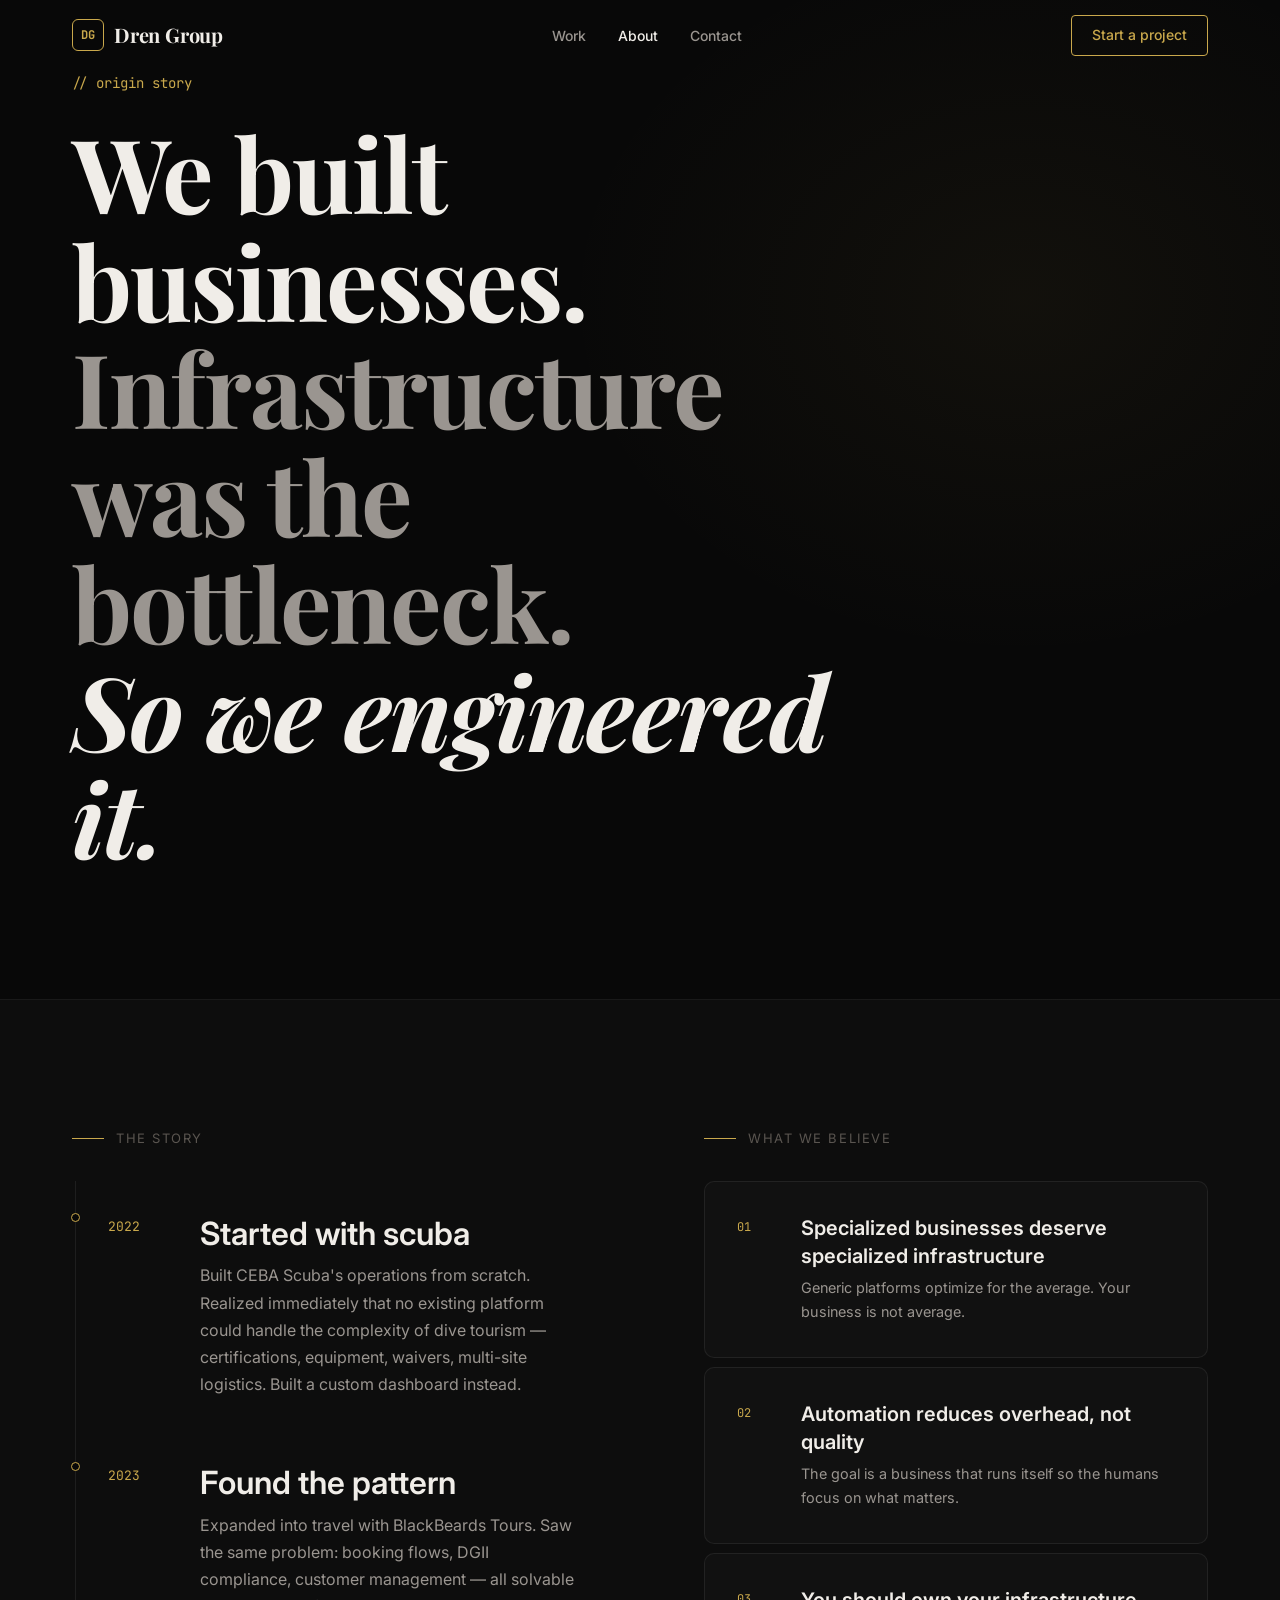
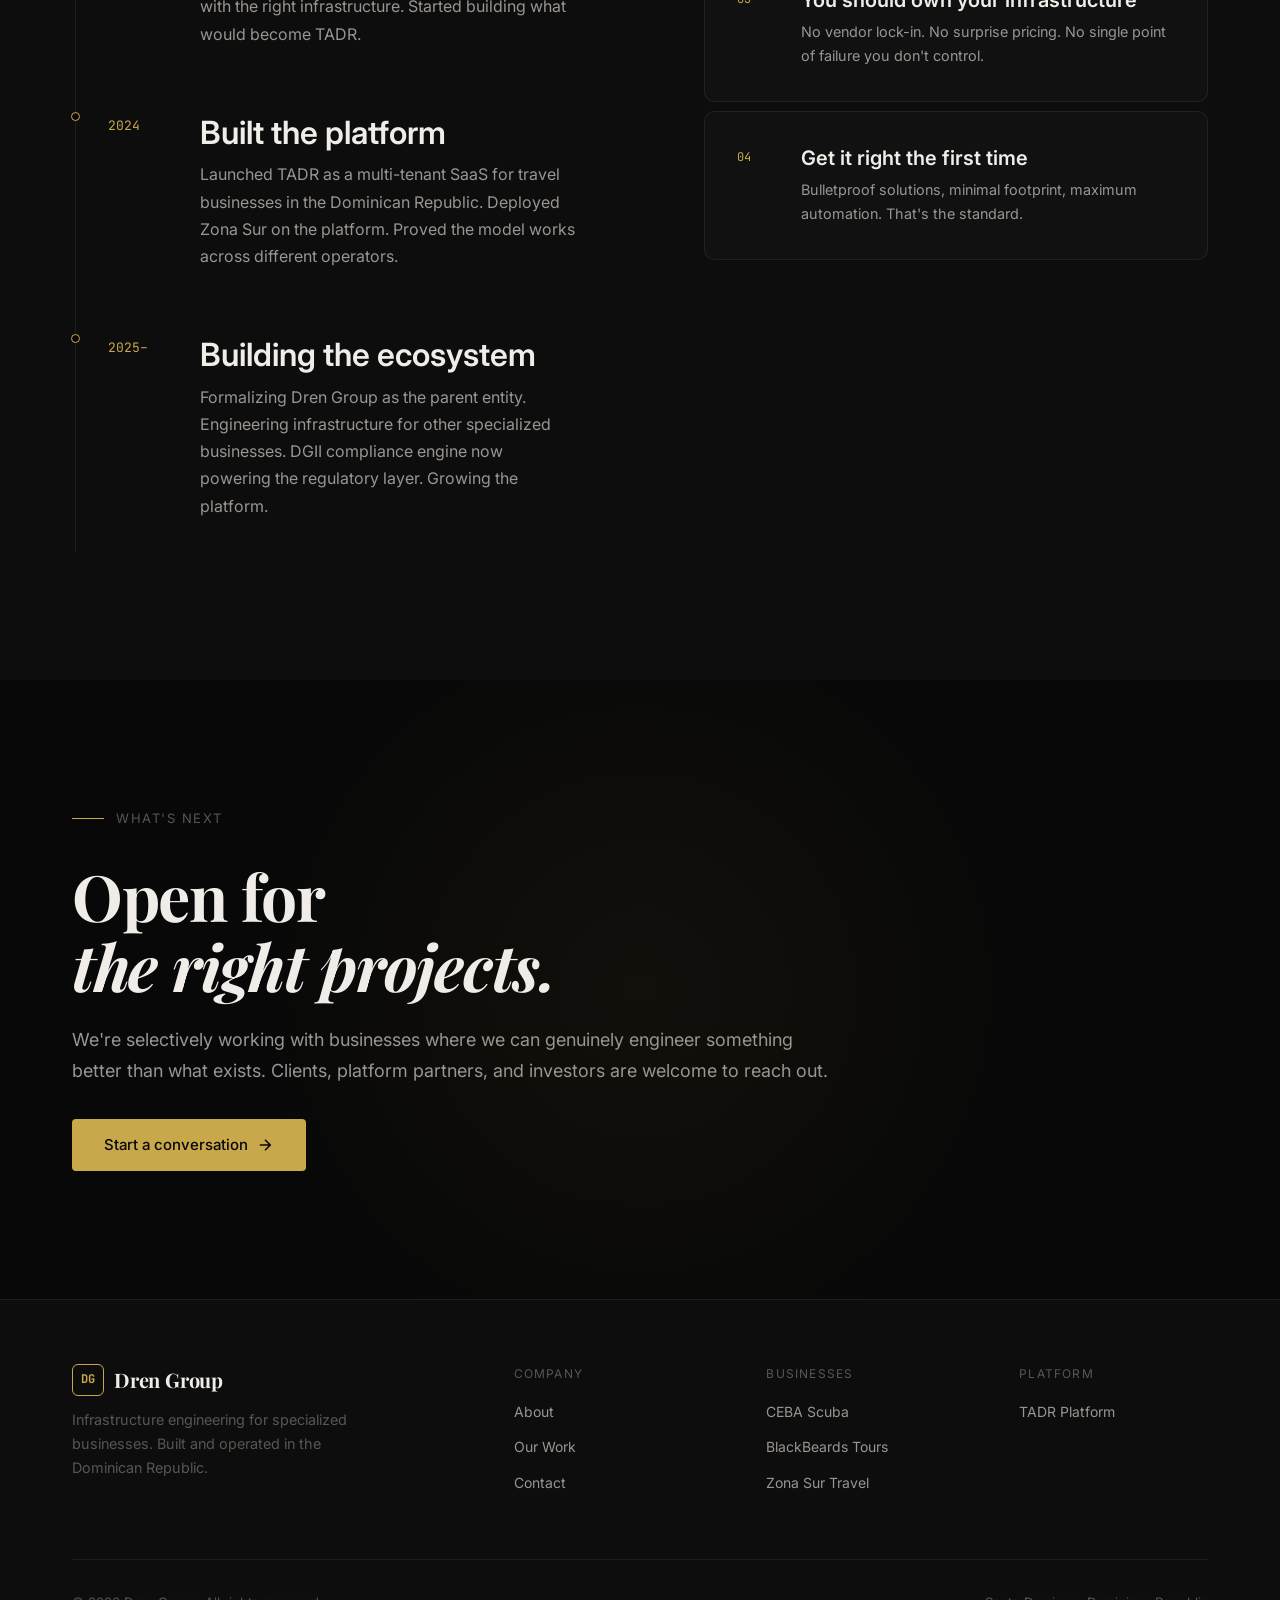
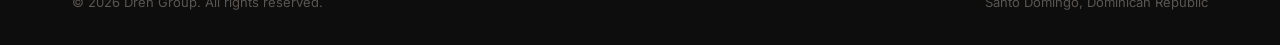
==== about.html @ 5a1379da "feat: initial dren.group website — award-winning dark design, 5 pages, full CSS/JS - Homepage with a" ====
<!DOCTYPE html>
<html lang="en">
<head>
  <meta charset="UTF-8">
  <meta name="viewport" content="width=device-width, initial-scale=1.0">
  <title>About — Dren Group</title>
  <meta name="description" content="Dren Group is an infrastructure engineering firm. We build and operate specialized automation systems for businesses that generic platforms can't serve.">
  <link rel="preconnect" href="https://fonts.googleapis.com">
  <link rel="preconnect" href="https://fonts.gstatic.com" crossorigin>
  <link href="https://fonts.googleapis.com/css2?family=Playfair+Display:ital,wght@0,600;0,700;1,600&family=Inter:wght@400;500;600&family=JetBrains+Mono:wght@400;700&display=swap" rel="stylesheet">
  <link rel="stylesheet" href="css/style.css">
  <style>
    .about-hero {
      min-height: 60vh;
      display: flex;
      align-items: flex-end;
      padding-top: var(--nav-height);
      padding-bottom: var(--space-xl);
      background:
        radial-gradient(ellipse 60% 60% at 80% 30%, rgba(201,168,76,0.05) 0%, transparent 60%),
        var(--black);
      border-bottom: 1px solid var(--border);
    }
    .about-hero__kicker {
      font-family: var(--font-mono);
      font-size: 0.875rem;
      color: var(--gold);
      margin-bottom: 1.5rem;
    }
    .belief-list { display: flex; flex-direction: column; gap: 1px; margin-top: var(--space-lg); }
    .belief-item {
      display: flex;
      align-items: flex-start;
      gap: var(--space-md);
      padding: var(--space-md);
      border: 1px solid var(--border);
      background: var(--surface-1);
      border-radius: 10px;
      margin-bottom: var(--space-xs);
      transition: border-color var(--duration-base), transform var(--duration-base) var(--ease-out);
    }
    .belief-item:hover { border-color: var(--border-hover); transform: translateX(6px); }
    .belief-item__num {
      font-family: var(--font-mono);
      font-size: 0.75rem;
      color: var(--gold);
      width: 32px;
      flex-shrink: 0;
      padding-top: 0.25rem;
    }
    .team-card {
      padding: var(--space-md);
      border: 1px solid var(--border);
      border-radius: 12px;
      background: var(--surface-1);
    }
    .team-card__role {
      font-size: 0.75rem;
      letter-spacing: 0.1em;
      text-transform: uppercase;
      color: var(--gold);
      margin-top: 0.375rem;
    }
  </style>
</head>
<body>

<nav class="nav" id="nav">
  <div class="nav__inner">
    <a href="/" class="nav__logo">
      <div class="nav__logo-mark">DG</div>
      Dren Group
    </a>
    <ul class="nav__links">
      <li><a href="/#work" class="nav__link">Work</a></li>
      <li><a href="about.html" class="nav__link" style="color: var(--text-primary);">About</a></li>
      <li><a href="/#contact" class="nav__link">Contact</a></li>
    </ul>
    <a href="/#contact" class="nav__cta">Start a project</a>
    <button class="nav__toggle" aria-label="Toggle menu">
      <span></span><span></span><span></span>
    </button>
  </div>
</nav>

<!-- Hero -->
<section class="about-hero">
  <div class="container">
    <div class="about-hero__kicker reveal">// origin story</div>
    <h1 class="display-1 reveal reveal-delay-1" style="max-width: 800px;">
      We built businesses.<br>
      <span style="color: var(--text-secondary);">Infrastructure was the bottleneck.</span><br>
      <em>So we engineered it.</em>
    </h1>
  </div>
</section>

<!-- Story -->
<section class="section" style="background: var(--surface-0);">
  <div class="container">
    <div class="grid-2" style="gap: var(--space-xl); align-items: start;">
      <div>
        <div class="section-label reveal">
          <span class="section-label__line"></span>
          <span class="caption">The story</span>
        </div>
        <div class="about-timeline" style="margin-top: var(--space-md);">
          <div class="timeline-item reveal">
            <div class="timeline-item__year">2022</div>
            <div>
              <h3 class="heading-1" style="margin-bottom: 0.5rem;">Started with scuba</h3>
              <p class="body-md">Built CEBA Scuba's operations from scratch. Realized immediately that no existing platform could handle the complexity of dive tourism — certifications, equipment, waivers, multi-site logistics. Built a custom dashboard instead.</p>
            </div>
          </div>
          <div class="timeline-item reveal reveal-delay-1">
            <div class="timeline-item__year">2023</div>
            <div>
              <h3 class="heading-1" style="margin-bottom: 0.5rem;">Found the pattern</h3>
              <p class="body-md">Expanded into travel with BlackBeards Tours. Saw the same problem: booking flows, DGII compliance, customer management — all solvable with the right infrastructure. Started building what would become TADR.</p>
            </div>
          </div>
          <div class="timeline-item reveal reveal-delay-2">
            <div class="timeline-item__year">2024</div>
            <div>
              <h3 class="heading-1" style="margin-bottom: 0.5rem;">Built the platform</h3>
              <p class="body-md">Launched TADR as a multi-tenant SaaS for travel businesses in the Dominican Republic. Deployed Zona Sur on the platform. Proved the model works across different operators.</p>
            </div>
          </div>
          <div class="timeline-item reveal reveal-delay-3">
            <div class="timeline-item__year">2025–</div>
            <div>
              <h3 class="heading-1" style="margin-bottom: 0.5rem;">Building the ecosystem</h3>
              <p class="body-md">Formalizing Dren Group as the parent entity. Engineering infrastructure for other specialized businesses. DGII compliance engine now powering the regulatory layer. Growing the platform.</p>
            </div>
          </div>
        </div>
      </div>
      <div style="position: sticky; top: calc(var(--nav-height) + 2rem);">
        <div class="section-label reveal">
          <span class="section-label__line"></span>
          <span class="caption">What we believe</span>
        </div>
        <div class="belief-list" style="margin-top: var(--space-md);">
          <div class="belief-item reveal reveal-delay-1">
            <div class="belief-item__num">01</div>
            <div>
              <h3 class="heading-2" style="margin-bottom: 0.375rem;">Specialized businesses deserve specialized infrastructure</h3>
              <p class="body-md" style="font-size: 0.9rem;">Generic platforms optimize for the average. Your business is not average.</p>
            </div>
          </div>
          <div class="belief-item reveal reveal-delay-2">
            <div class="belief-item__num">02</div>
            <div>
              <h3 class="heading-2" style="margin-bottom: 0.375rem;">Automation reduces overhead, not quality</h3>
              <p class="body-md" style="font-size: 0.9rem;">The goal is a business that runs itself so the humans focus on what matters.</p>
            </div>
          </div>
          <div class="belief-item reveal reveal-delay-3">
            <div class="belief-item__num">03</div>
            <div>
              <h3 class="heading-2" style="margin-bottom: 0.375rem;">You should own your infrastructure</h3>
              <p class="body-md" style="font-size: 0.9rem;">No vendor lock-in. No surprise pricing. No single point of failure you don't control.</p>
            </div>
          </div>
          <div class="belief-item reveal">
            <div class="belief-item__num">04</div>
            <div>
              <h3 class="heading-2" style="margin-bottom: 0.375rem;">Get it right the first time</h3>
              <p class="body-md" style="font-size: 0.9rem;">Bulletproof solutions, minimal footprint, maximum automation. That's the standard.</p>
            </div>
          </div>
        </div>
      </div>
    </div>
  </div>
</section>

<!-- What's Next -->
<section class="section ecosystem" style="background: var(--black);">
  <div class="container">
    <div class="container--narrow">
      <div class="section-label reveal">
        <span class="section-label__line"></span>
        <span class="caption">What's next</span>
      </div>
      <h2 class="display-2 reveal reveal-delay-1" style="margin-top: 1rem;">
        Open for<br><em>the right projects.</em>
      </h2>
      <p class="body-lg reveal reveal-delay-2" style="margin-top: 1.5rem; margin-bottom: var(--space-md);">
        We're selectively working with businesses where we can genuinely engineer something
        better than what exists. Clients, platform partners, and investors are welcome to reach out.
      </p>
      <a href="/#contact" class="btn btn--primary reveal reveal-delay-3">
        Start a conversation
        <svg viewBox="0 0 24 24" fill="none" stroke="currentColor" stroke-width="2" style="width:18px;height:18px;"><path d="M5 12h14M12 5l7 7-7 7"/></svg>
      </a>
    </div>
  </div>
</section>

<footer class="footer">
  <div class="container">
    <div class="footer__top">
      <div>
        <a href="/" class="nav__logo" style="display: inline-flex;">
          <div class="nav__logo-mark">DG</div>
          Dren Group
        </a>
        <p class="footer__brand-desc">Infrastructure engineering for specialized businesses. Built and operated in the Dominican Republic.</p>
      </div>
      <div>
        <div class="footer__col-title">Company</div>
        <ul class="footer__links">
          <li><a href="about.html" class="footer__link">About</a></li>
          <li><a href="/#work" class="footer__link">Our Work</a></li>
          <li><a href="/#contact" class="footer__link">Contact</a></li>
        </ul>
      </div>
      <div>
        <div class="footer__col-title">Businesses</div>
        <ul class="footer__links">
          <li><a href="https://cebascuba.com" target="_blank" class="footer__link">CEBA Scuba</a></li>
          <li><a href="https://blackbeards.travel" target="_blank" class="footer__link">BlackBeards Tours</a></li>
          <li><a href="https://zonasurtravel.com" target="_blank" class="footer__link">Zona Sur Travel</a></li>
        </ul>
      </div>
      <div>
        <div class="footer__col-title">Platform</div>
        <ul class="footer__links">
          <li><a href="https://travelagencydr.com" target="_blank" class="footer__link">TADR Platform</a></li>
        </ul>
      </div>
    </div>
    <div class="footer__bottom">
      <span class="footer__legal">© 2026 Dren Group. All rights reserved.</span>
      <span class="footer__legal">Santo Domingo, Dominican Republic</span>
    </div>
  </div>
</footer>

<script src="js/main.js"></script>
</body>
</html>
---- css/style.css ----
/* ============================================================
   DREN.GROUP — Design System
   Award-winning dark infrastructure aesthetic
   ============================================================ */

:root {
  /* Color System */
  --black: #080808;
  --surface-0: #0d0d0d;
  --surface-1: #111111;
  --surface-2: #181818;
  --surface-3: #222222;
  --border: rgba(255,255,255,0.07);
  --border-hover: rgba(255,255,255,0.15);

  /* Brand Colors */
  --gold: #c9a84c;
  --gold-light: #e8c97a;
  --gold-dim: rgba(201,168,76,0.15);
  --teal: #2dd4bf;
  --teal-dim: rgba(45,212,191,0.12);
  --amber: #f59e0b;
  --rust: #c2410c;
  --sage: #4d7c5f;

  /* Text */
  --text-primary: #f0ede8;
  --text-secondary: #9a9590;
  --text-tertiary: #5a5550;
  --text-gold: #c9a84c;

  /* Typography */
  --font-display: 'Playfair Display', Georgia, serif;
  --font-sans: 'Inter', -apple-system, BlinkMacSystemFont, sans-serif;
  --font-mono: 'JetBrains Mono', 'Fira Code', monospace;

  /* Spacing */
  --space-xs: 0.5rem;
  --space-sm: 1rem;
  --space-md: 2rem;
  --space-lg: 4rem;
  --space-xl: 8rem;
  --space-2xl: 12rem;

  /* Motion */
  --ease-out: cubic-bezier(0.16, 1, 0.3, 1);
  --ease-in-out: cubic-bezier(0.4, 0, 0.2, 1);
  --duration-fast: 200ms;
  --duration-base: 400ms;
  --duration-slow: 800ms;

  /* Layout */
  --max-width: 1200px;
  --nav-height: 72px;
}

/* ============================================================
   RESET & BASE
   ============================================================ */
*, *::before, *::after { box-sizing: border-box; margin: 0; padding: 0; }

html {
  scroll-behavior: smooth;
  font-size: 16px;
  -webkit-font-smoothing: antialiased;
  -moz-osx-font-smoothing: grayscale;
}

body {
  background: var(--black);
  color: var(--text-primary);
  font-family: var(--font-sans);
  line-height: 1.6;
  overflow-x: hidden;
}

::selection { background: var(--gold-dim); color: var(--gold-light); }

img { display: block; max-width: 100%; }
a { color: inherit; text-decoration: none; }
button { cursor: pointer; border: none; background: none; font: inherit; }
ul { list-style: none; }

/* ============================================================
   TYPOGRAPHY
   ============================================================ */
.display-1 {
  font-family: var(--font-display);
  font-size: clamp(3.5rem, 8vw, 7rem);
  font-weight: 700;
  line-height: 1.05;
  letter-spacing: -0.02em;
}

.display-2 {
  font-family: var(--font-display);
  font-size: clamp(2.5rem, 5vw, 4.5rem);
  font-weight: 700;
  line-height: 1.1;
  letter-spacing: -0.02em;
}

.display-3 {
  font-family: var(--font-display);
  font-size: clamp(1.8rem, 3.5vw, 3rem);
  font-weight: 600;
  line-height: 1.2;
}

.heading-1 { font-size: clamp(1.4rem, 2.5vw, 2rem); font-weight: 600; line-height: 1.3; }
.heading-2 { font-size: 1.25rem; font-weight: 600; line-height: 1.4; }
.body-lg { font-size: 1.125rem; line-height: 1.7; color: var(--text-secondary); }
.body-md { font-size: 1rem; line-height: 1.7; color: var(--text-secondary); }
.caption { font-size: 0.8125rem; letter-spacing: 0.12em; text-transform: uppercase; color: var(--text-tertiary); }
.label { font-size: 0.875rem; font-weight: 500; }
.mono { font-family: var(--font-mono); font-size: 0.875rem; }

/* ============================================================
   LAYOUT
   ============================================================ */
.container {
  width: 100%;
  max-width: var(--max-width);
  margin: 0 auto;
  padding: 0 var(--space-md);
}

.container--wide { max-width: 1400px; }
.container--narrow { max-width: 760px; }

.section { padding: var(--space-xl) 0; }
.section--lg { padding: var(--space-2xl) 0; }

.grid-2 { display: grid; grid-template-columns: 1fr 1fr; gap: var(--space-md); }
.grid-3 { display: grid; grid-template-columns: repeat(3, 1fr); gap: var(--space-md); }

/* ============================================================
   NAV
   ============================================================ */
.nav {
  position: fixed;
  top: 0;
  left: 0;
  right: 0;
  z-index: 100;
  height: var(--nav-height);
  display: flex;
  align-items: center;
  transition: background var(--duration-base) var(--ease-out),
              border-color var(--duration-base) var(--ease-out);
  border-bottom: 1px solid transparent;
}

.nav.scrolled {
  background: rgba(8,8,8,0.92);
  backdrop-filter: blur(20px);
  -webkit-backdrop-filter: blur(20px);
  border-bottom-color: var(--border);
}

.nav__inner {
  display: flex;
  align-items: center;
  justify-content: space-between;
  width: 100%;
  max-width: var(--max-width);
  margin: 0 auto;
  padding: 0 var(--space-md);
}

.nav__logo {
  display: flex;
  align-items: center;
  gap: 0.625rem;
  font-family: var(--font-display);
  font-size: 1.25rem;
  font-weight: 700;
  color: var(--text-primary);
  letter-spacing: -0.01em;
}

.nav__logo-mark {
  width: 32px;
  height: 32px;
  border: 1.5px solid var(--gold);
  border-radius: 6px;
  display: flex;
  align-items: center;
  justify-content: center;
  font-family: var(--font-mono);
  font-size: 0.75rem;
  font-weight: 700;
  color: var(--gold);
  letter-spacing: 0;
}

.nav__links {
  display: flex;
  align-items: center;
  gap: var(--space-md);
}

.nav__link {
  font-size: 0.875rem;
  font-weight: 500;
  color: var(--text-secondary);
  transition: color var(--duration-fast);
  position: relative;
}

.nav__link::after {
  content: '';
  position: absolute;
  bottom: -4px;
  left: 0;
  width: 0;
  height: 1px;
  background: var(--gold);
  transition: width var(--duration-base) var(--ease-out);
}

.nav__link:hover { color: var(--text-primary); }
.nav__link:hover::after { width: 100%; }

.nav__cta {
  padding: 0.5rem 1.25rem;
  border: 1px solid var(--gold);
  border-radius: 4px;
  font-size: 0.875rem;
  font-weight: 500;
  color: var(--gold);
  transition: background var(--duration-fast), color var(--duration-fast);
}
.nav__cta:hover { background: var(--gold); color: var(--black); }

.nav__toggle {
  display: none;
  flex-direction: column;
  gap: 5px;
  padding: 4px;
}
.nav__toggle span {
  display: block;
  width: 22px;
  height: 1.5px;
  background: var(--text-primary);
  transition: transform var(--duration-base) var(--ease-out), opacity var(--duration-fast);
}

/* ============================================================
   HERO
   ============================================================ */
.hero {
  position: relative;
  min-height: 100vh;
  display: flex;
  align-items: center;
  overflow: hidden;
  padding-top: var(--nav-height);
}

.hero__canvas {
  position: absolute;
  inset: 0;
  z-index: 0;
}

.hero__gradient {
  position: absolute;
  inset: 0;
  background:
    radial-gradient(ellipse 80% 60% at 60% 40%, rgba(201,168,76,0.06) 0%, transparent 60%),
    radial-gradient(ellipse 60% 80% at 20% 80%, rgba(45,212,191,0.04) 0%, transparent 60%),
    linear-gradient(180deg, transparent 60%, var(--black) 100%);
  z-index: 1;
}

.hero__content {
  position: relative;
  z-index: 2;
  padding: var(--space-xl) 0;
}

.hero__eyebrow {
  display: inline-flex;
  align-items: center;
  gap: 0.75rem;
  margin-bottom: var(--space-md);
  opacity: 0;
  transform: translateY(20px);
  animation: fadeUp var(--duration-slow) var(--ease-out) 0.2s forwards;
}

.hero__eyebrow-line {
  width: 40px;
  height: 1px;
  background: var(--gold);
}

.hero__headline {
  margin-bottom: var(--space-md);
  opacity: 0;
  transform: translateY(30px);
  animation: fadeUp var(--duration-slow) var(--ease-out) 0.4s forwards;
}

.hero__headline em {
  font-style: italic;
  color: var(--gold);
}

.hero__subhead {
  max-width: 560px;
  margin-bottom: var(--space-lg);
  opacity: 0;
  transform: translateY(20px);
  animation: fadeUp var(--duration-slow) var(--ease-out) 0.6s forwards;
}

.hero__actions {
  display: flex;
  align-items: center;
  gap: var(--space-sm);
  flex-wrap: wrap;
  opacity: 0;
  transform: translateY(20px);
  animation: fadeUp var(--duration-slow) var(--ease-out) 0.8s forwards;
}

.hero__stats {
  display: flex;
  gap: var(--space-lg);
  margin-top: var(--space-xl);
  padding-top: var(--space-lg);
  border-top: 1px solid var(--border);
  opacity: 0;
  animation: fadeUp var(--duration-slow) var(--ease-out) 1s forwards;
}

.hero__stat-number {
  font-family: var(--font-display);
  font-size: 2.5rem;
  font-weight: 700;
  color: var(--text-primary);
  line-height: 1;
}

.hero__stat-label {
  font-size: 0.8125rem;
  color: var(--text-tertiary);
  margin-top: 0.375rem;
  text-transform: uppercase;
  letter-spacing: 0.08em;
}

/* ============================================================
   BUTTONS
   ============================================================ */
.btn {
  display: inline-flex;
  align-items: center;
  gap: 0.5rem;
  padding: 0.875rem 2rem;
  border-radius: 4px;
  font-size: 0.9375rem;
  font-weight: 500;
  transition: all var(--duration-fast) var(--ease-out);
  position: relative;
  overflow: hidden;
}

.btn--primary {
  background: var(--gold);
  color: var(--black);
}
.btn--primary:hover {
  background: var(--gold-light);
  transform: translateY(-1px);
  box-shadow: 0 8px 24px rgba(201,168,76,0.25);
}

.btn--ghost {
  border: 1px solid var(--border-hover);
  color: var(--text-secondary);
}
.btn--ghost:hover {
  border-color: var(--gold);
  color: var(--gold);
  transform: translateY(-1px);
}

.btn--sm {
  padding: 0.625rem 1.25rem;
  font-size: 0.875rem;
}

.btn svg { width: 18px; height: 18px; flex-shrink: 0; }

/* ============================================================
   SECTION LABELS
   ============================================================ */
.section-label {
  display: flex;
  align-items: center;
  gap: 0.75rem;
  margin-bottom: var(--space-md);
}

.section-label__line {
  width: 32px;
  height: 1px;
  background: var(--gold);
}

/* ============================================================
   MARQUEE
   ============================================================ */
.marquee {
  overflow: hidden;
  padding: var(--space-md) 0;
  border-top: 1px solid var(--border);
  border-bottom: 1px solid var(--border);
  background: var(--surface-1);
}

.marquee__track {
  display: flex;
  gap: 3rem;
  animation: marquee 30s linear infinite;
  width: max-content;
}

.marquee__item {
  display: flex;
  align-items: center;
  gap: 1rem;
  white-space: nowrap;
  font-size: 0.875rem;
  color: var(--text-tertiary);
  letter-spacing: 0.06em;
  text-transform: uppercase;
}

.marquee__dot {
  width: 4px;
  height: 4px;
  border-radius: 50%;
  background: var(--gold);
  flex-shrink: 0;
}

/* ============================================================
   PROBLEM SECTION
   ============================================================ */
.problem {
  background: var(--surface-0);
  position: relative;
}

.problem__grid {
  display: grid;
  grid-template-columns: 1fr 1fr;
  gap: var(--space-xl);
  align-items: center;
}

.problem__visual {
  position: relative;
  height: 500px;
}

.problem__diagram {
  position: absolute;
  inset: 0;
  display: flex;
  align-items: center;
  justify-content: center;
}

.diagram-node {
  position: absolute;
  border: 1px solid var(--border);
  border-radius: 8px;
  padding: 0.875rem 1.25rem;
  background: var(--surface-2);
  font-size: 0.8125rem;
  color: var(--text-secondary);
  transition: border-color var(--duration-base), color var(--duration-base);
  white-space: nowrap;
}

.diagram-node.active {
  border-color: var(--gold);
  color: var(--gold);
  background: var(--gold-dim);
}

.diagram-node.dim { opacity: 0.4; }

.problem__points { display: flex; flex-direction: column; gap: var(--space-md); }

.problem__point {
  display: flex;
  gap: var(--space-sm);
  padding: var(--space-sm) var(--space-md);
  border: 1px solid var(--border);
  border-radius: 8px;
  background: var(--surface-2);
  transition: border-color var(--duration-base);
}

.problem__point:hover { border-color: var(--border-hover); }

.problem__point-icon {
  width: 40px;
  height: 40px;
  border-radius: 8px;
  background: var(--gold-dim);
  display: flex;
  align-items: center;
  justify-content: center;
  flex-shrink: 0;
  color: var(--gold);
  font-size: 1.2rem;
}

/* ============================================================
   SOLUTION SECTION
   ============================================================ */
.solution {
  position: relative;
  overflow: hidden;
}

.solution::before {
  content: '';
  position: absolute;
  top: -200px;
  right: -200px;
  width: 600px;
  height: 600px;
  background: radial-gradient(circle, rgba(201,168,76,0.04) 0%, transparent 70%);
  pointer-events: none;
}

.solution__paths {
  display: grid;
  grid-template-columns: 1fr 1fr;
  gap: var(--space-sm);
  margin-top: var(--space-lg);
}

.solution__path {
  padding: var(--space-md);
  border: 1px solid var(--border);
  border-radius: 12px;
  background: var(--surface-1);
  transition: border-color var(--duration-base), transform var(--duration-base) var(--ease-out);
  cursor: default;
}

.solution__path:hover {
  border-color: var(--gold);
  transform: translateY(-4px);
}

.solution__path-badge {
  display: inline-flex;
  padding: 0.25rem 0.75rem;
  border-radius: 100px;
  font-size: 0.75rem;
  font-weight: 600;
  letter-spacing: 0.06em;
  text-transform: uppercase;
  margin-bottom: var(--space-sm);
}

.solution__path-badge--custom {
  background: var(--gold-dim);
  color: var(--gold);
  border: 1px solid rgba(201,168,76,0.3);
}

.solution__path-badge--tadr {
  background: var(--teal-dim);
  color: var(--teal);
  border: 1px solid rgba(45,212,191,0.3);
}

.solution__path-title {
  font-family: var(--font-display);
  font-size: 1.5rem;
  margin-bottom: 0.75rem;
}

.solution__path-features {
  display: flex;
  flex-direction: column;
  gap: 0.5rem;
  margin-top: var(--space-sm);
}

.solution__path-feature {
  display: flex;
  align-items: center;
  gap: 0.5rem;
  font-size: 0.875rem;
  color: var(--text-secondary);
}

.solution__path-feature::before {
  content: '';
  width: 5px;
  height: 5px;
  border-radius: 50%;
  background: var(--gold);
  flex-shrink: 0;
}

/* ============================================================
   WORK / CASE STUDIES
   ============================================================ */
.work { background: var(--surface-0); }

.work__grid {
  display: grid;
  grid-template-columns: repeat(3, 1fr);
  gap: 1.5px;
  background: var(--border);
  border: 1.5px solid var(--border);
  border-radius: 16px;
  overflow: hidden;
  margin-top: var(--space-lg);
}

.case-card {
  background: var(--surface-1);
  cursor: pointer;
  position: relative;
  overflow: hidden;
  transition: background var(--duration-base);
}

.case-card:hover { background: var(--surface-2); }

.case-card__header {
  padding: var(--space-md);
  display: flex;
  flex-direction: column;
  gap: var(--space-sm);
  min-height: 280px;
  position: relative;
}

.case-card__category {
  font-size: 0.75rem;
  letter-spacing: 0.1em;
  text-transform: uppercase;
  color: var(--text-tertiary);
}

.case-card__name {
  font-family: var(--font-display);
  font-size: 1.75rem;
  font-weight: 700;
  margin-top: auto;
  line-height: 1.1;
}

.case-card__tagline {
  font-size: 0.9375rem;
  color: var(--text-secondary);
  line-height: 1.5;
}

.case-card__accent {
  position: absolute;
  bottom: 0;
  left: 0;
  right: 0;
  height: 3px;
  transform: scaleX(0);
  transform-origin: left;
  transition: transform var(--duration-base) var(--ease-out);
}

.case-card:hover .case-card__accent,
.case-card.expanded .case-card__accent { transform: scaleX(1); }

.case-card--ceba .case-card__accent { background: var(--teal); }
.case-card--bb .case-card__accent { background: var(--gold); }
.case-card--zona .case-card__accent { background: var(--sage); }

.case-card__expand-icon {
  position: absolute;
  top: var(--space-md);
  right: var(--space-md);
  width: 32px;
  height: 32px;
  border: 1px solid var(--border);
  border-radius: 50%;
  display: flex;
  align-items: center;
  justify-content: center;
  color: var(--text-tertiary);
  transition: all var(--duration-base) var(--ease-out);
}

.case-card:hover .case-card__expand-icon {
  border-color: var(--gold);
  color: var(--gold);
}

.case-card.expanded .case-card__expand-icon {
  transform: rotate(45deg);
  border-color: var(--gold);
  color: var(--gold);
  background: var(--gold-dim);
}

.case-card__body {
  max-height: 0;
  overflow: hidden;
  transition: max-height 0.6s var(--ease-out), padding 0.4s var(--ease-out);
  padding: 0 var(--space-md);
  border-top: 1px solid transparent;
}

.case-card.expanded .case-card__body {
  max-height: 600px;
  padding: var(--space-md);
  border-top-color: var(--border);
}

.case-card__story { margin-bottom: var(--space-sm); }
.case-card__story h4 {
  font-size: 0.75rem;
  text-transform: uppercase;
  letter-spacing: 0.1em;
  color: var(--gold);
  margin-bottom: 0.5rem;
}

.case-card__capability {
  margin-top: var(--space-sm);
  padding: var(--space-sm);
  background: var(--gold-dim);
  border: 1px solid rgba(201,168,76,0.2);
  border-radius: 8px;
  font-size: 0.875rem;
  color: var(--text-secondary);
  font-style: italic;
}

/* ============================================================
   ECOSYSTEM CTA
   ============================================================ */
.ecosystem {
  background: var(--surface-0);
  position: relative;
  overflow: hidden;
}

.ecosystem::before {
  content: '';
  position: absolute;
  top: 50%;
  left: 50%;
  transform: translate(-50%, -50%);
  width: 800px;
  height: 800px;
  background: radial-gradient(circle, rgba(201,168,76,0.05) 0%, transparent 70%);
  pointer-events: none;
}

.ecosystem__inner {
  text-align: center;
  position: relative;
  z-index: 1;
  max-width: 700px;
  margin: 0 auto;
}

.ecosystem__brands {
  display: flex;
  align-items: center;
  justify-content: center;
  gap: var(--space-md);
  margin: var(--space-lg) 0;
  flex-wrap: wrap;
}

.ecosystem__brand {
  padding: 0.625rem 1.25rem;
  border: 1px solid var(--border);
  border-radius: 100px;
  font-size: 0.875rem;
  color: var(--text-secondary);
  transition: all var(--duration-base);
}

.ecosystem__brand:hover {
  border-color: var(--gold);
  color: var(--gold);
  background: var(--gold-dim);
}

/* ============================================================
   QUESTIONNAIRE
   ============================================================ */
.questionnaire {
  min-height: 100vh;
  display: flex;
  align-items: center;
  background: var(--black);
  position: relative;
  overflow: hidden;
}

.questionnaire::before {
  content: '';
  position: absolute;
  bottom: 0;
  left: 0;
  right: 0;
  height: 1px;
  background: linear-gradient(90deg, transparent, var(--gold), transparent);
}

.questionnaire__container {
  width: 100%;
  max-width: 680px;
  margin: 0 auto;
  padding: var(--space-xl) var(--space-md);
}

.questionnaire__progress {
  display: flex;
  gap: 6px;
  margin-bottom: var(--space-lg);
}

.questionnaire__progress-step {
  height: 2px;
  flex: 1;
  background: var(--surface-3);
  border-radius: 2px;
  overflow: hidden;
}

.questionnaire__progress-fill {
  height: 100%;
  background: var(--gold);
  border-radius: 2px;
  transform: scaleX(0);
  transform-origin: left;
  transition: transform 0.6s var(--ease-out);
}

.questionnaire__progress-step.done .questionnaire__progress-fill { transform: scaleX(1); }
.questionnaire__progress-step.active .questionnaire__progress-fill { transform: scaleX(0.5); animation: pulse-progress 1.5s ease-in-out infinite alternate; }

.q-step {
  display: none;
  animation: fadeUp var(--duration-base) var(--ease-out) forwards;
}
.q-step.active { display: block; }

.q-step__number {
  font-family: var(--font-mono);
  font-size: 0.8125rem;
  color: var(--gold);
  margin-bottom: 0.5rem;
}

.q-step__question {
  font-family: var(--font-display);
  font-size: clamp(1.5rem, 3vw, 2.25rem);
  font-weight: 600;
  margin-bottom: var(--space-md);
  line-height: 1.2;
}

.q-options { display: flex; flex-direction: column; gap: 0.75rem; }

.q-option {
  display: flex;
  align-items: center;
  gap: 1rem;
  padding: 1.125rem 1.5rem;
  border: 1px solid var(--border);
  border-radius: 10px;
  background: var(--surface-1);
  cursor: pointer;
  transition: all var(--duration-fast) var(--ease-out);
  text-align: left;
}

.q-option:hover {
  border-color: var(--gold);
  background: var(--gold-dim);
  transform: translateX(4px);
}

.q-option.selected {
  border-color: var(--gold);
  background: var(--gold-dim);
}

.q-option__key {
  width: 28px;
  height: 28px;
  border: 1px solid var(--border-hover);
  border-radius: 5px;
  display: flex;
  align-items: center;
  justify-content: center;
  font-family: var(--font-mono);
  font-size: 0.75rem;
  color: var(--text-tertiary);
  flex-shrink: 0;
  transition: all var(--duration-fast);
}

.q-option:hover .q-option__key,
.q-option.selected .q-option__key {
  border-color: var(--gold);
  color: var(--gold);
  background: var(--gold-dim);
}

.q-text-input {
  width: 100%;
  background: var(--surface-2);
  border: 1px solid var(--border);
  border-radius: 10px;
  padding: 1.125rem 1.5rem;
  font-family: var(--font-sans);
  font-size: 1rem;
  color: var(--text-primary);
  resize: none;
  min-height: 120px;
  transition: border-color var(--duration-fast);
  outline: none;
}

.q-text-input:focus { border-color: var(--gold); }
.q-text-input::placeholder { color: var(--text-tertiary); }

.q-actions {
  display: flex;
  justify-content: space-between;
  align-items: center;
  margin-top: var(--space-md);
}

.q-result {
  display: none;
  padding: var(--space-md);
  border: 1px solid rgba(201,168,76,0.3);
  border-radius: 12px;
  background: var(--gold-dim);
}

.q-result.visible {
  display: block;
  animation: fadeUp var(--duration-base) var(--ease-out) forwards;
}

.q-result__heading {
  font-family: var(--font-display);
  font-size: 1.5rem;
  margin-bottom: 0.5rem;
}

/* ============================================================
   ABOUT
   ============================================================ */
.about-timeline {
  position: relative;
  padding-left: 2px;
}

.about-timeline__line {
  position: absolute;
  left: 0;
  top: 0;
  bottom: 0;
  width: 1px;
  background: linear-gradient(180deg, var(--gold), transparent);
}

.timeline-item {
  display: grid;
  grid-template-columns: 60px 1fr;
  gap: var(--space-md);
  padding: var(--space-md) 0 var(--space-md) var(--space-md);
  border-left: 1px solid var(--border);
  margin-left: 1px;
  position: relative;
  transition: border-color var(--duration-base);
}

.timeline-item:hover { border-left-color: var(--gold); }

.timeline-item::before {
  content: '';
  position: absolute;
  left: -5px;
  top: var(--space-md);
  width: 9px;
  height: 9px;
  border-radius: 50%;
  border: 1.5px solid var(--gold);
  background: var(--black);
}

.timeline-item__year {
  font-family: var(--font-mono);
  font-size: 0.8125rem;
  color: var(--gold);
  padding-top: 0.25rem;
}

.values-grid {
  display: grid;
  grid-template-columns: repeat(2, 1fr);
  gap: var(--space-sm);
  margin-top: var(--space-lg);
}

.value-card {
  padding: var(--space-md);
  border: 1px solid var(--border);
  border-radius: 12px;
  background: var(--surface-1);
  transition: border-color var(--duration-base), transform var(--duration-base) var(--ease-out);
}

.value-card:hover {
  border-color: var(--border-hover);
  transform: translateY(-4px);
}

.value-card__icon {
  font-size: 1.5rem;
  margin-bottom: 0.75rem;
}

/* ============================================================
   CONTACT PAGE
   ============================================================ */
.contact-split {
  display: grid;
  grid-template-columns: 1fr 1fr;
  gap: var(--space-xl);
  align-items: start;
  padding-top: calc(var(--nav-height) + var(--space-xl));
}

.contact-info__methods {
  display: flex;
  flex-direction: column;
  gap: var(--space-sm);
  margin-top: var(--space-lg);
}

.contact-method {
  display: flex;
  align-items: center;
  gap: 1rem;
  padding: 1rem;
  border: 1px solid var(--border);
  border-radius: 8px;
  transition: border-color var(--duration-base);
}

.contact-method:hover { border-color: var(--gold); }

.contact-method__icon {
  width: 36px;
  height: 36px;
  border-radius: 8px;
  background: var(--gold-dim);
  display: flex;
  align-items: center;
  justify-content: center;
  color: var(--gold);
  flex-shrink: 0;
}

/* ============================================================
   FOOTER
   ============================================================ */
.footer {
  background: var(--surface-0);
  border-top: 1px solid var(--border);
  padding: var(--space-lg) 0 var(--space-md);
}

.footer__top {
  display: grid;
  grid-template-columns: 2fr 1fr 1fr 1fr;
  gap: var(--space-lg);
  padding-bottom: var(--space-lg);
  border-bottom: 1px solid var(--border);
  margin-bottom: var(--space-md);
}

.footer__brand-desc {
  font-size: 0.9rem;
  color: var(--text-tertiary);
  margin-top: 0.75rem;
  line-height: 1.7;
  max-width: 280px;
}

.footer__col-title {
  font-size: 0.75rem;
  text-transform: uppercase;
  letter-spacing: 0.1em;
  color: var(--text-tertiary);
  margin-bottom: 1rem;
}

.footer__links { display: flex; flex-direction: column; gap: 0.625rem; }

.footer__link {
  font-size: 0.875rem;
  color: var(--text-secondary);
  transition: color var(--duration-fast);
}
.footer__link:hover { color: var(--text-primary); }

.footer__bottom {
  display: flex;
  justify-content: space-between;
  align-items: center;
}

.footer__legal { font-size: 0.8125rem; color: var(--text-tertiary); }

/* ============================================================
   ANIMATIONS
   ============================================================ */
@keyframes fadeUp {
  from { opacity: 0; transform: translateY(24px); }
  to { opacity: 1; transform: translateY(0); }
}

@keyframes marquee {
  from { transform: translateX(0); }
  to { transform: translateX(-50%); }
}

@keyframes pulse-progress {
  from { transform: scaleX(0.5); }
  to { transform: scaleX(0.8); }
}

@keyframes float {
  0%, 100% { transform: translateY(0); }
  50% { transform: translateY(-8px); }
}

/* Scroll-triggered reveal */
.reveal {
  opacity: 0;
  transform: translateY(32px);
  transition: opacity 0.7s var(--ease-out), transform 0.7s var(--ease-out);
}
.reveal.visible { opacity: 1; transform: translateY(0); }
.reveal-delay-1 { transition-delay: 0.1s; }
.reveal-delay-2 { transition-delay: 0.2s; }
.reveal-delay-3 { transition-delay: 0.3s; }

/* ============================================================
   RESPONSIVE
   ============================================================ */
@media (max-width: 1024px) {
  .grid-3, .work__grid { grid-template-columns: 1fr 1fr; }
  .footer__top { grid-template-columns: 1fr 1fr; }
}

@media (max-width: 768px) {
  :root { --space-xl: 5rem; --space-2xl: 8rem; }

  .nav__links { display: none; }
  .nav__cta { display: none; }
  .nav__toggle { display: flex; }

  .nav.menu-open .nav__links {
    display: flex;
    flex-direction: column;
    position: fixed;
    top: var(--nav-height);
    left: 0;
    right: 0;
    background: rgba(8,8,8,0.97);
    backdrop-filter: blur(20px);
    padding: var(--space-md);
    border-bottom: 1px solid var(--border);
    gap: var(--space-sm);
  }

  .grid-2, .problem__grid, .solution__paths,
  .contact-split, .values-grid { grid-template-columns: 1fr; }

  .work__grid { grid-template-columns: 1fr; }
  .footer__top { grid-template-columns: 1fr 1fr; gap: var(--space-md); }
  .hero__stats { gap: var(--space-md); }
  .hero__stat-number { font-size: 2rem; }
}

@media (max-width: 480px) {
  .footer__top { grid-template-columns: 1fr; }
  .hero__stats { flex-wrap: wrap; }
  .ecosystem__brands { gap: var(--space-sm); }
}
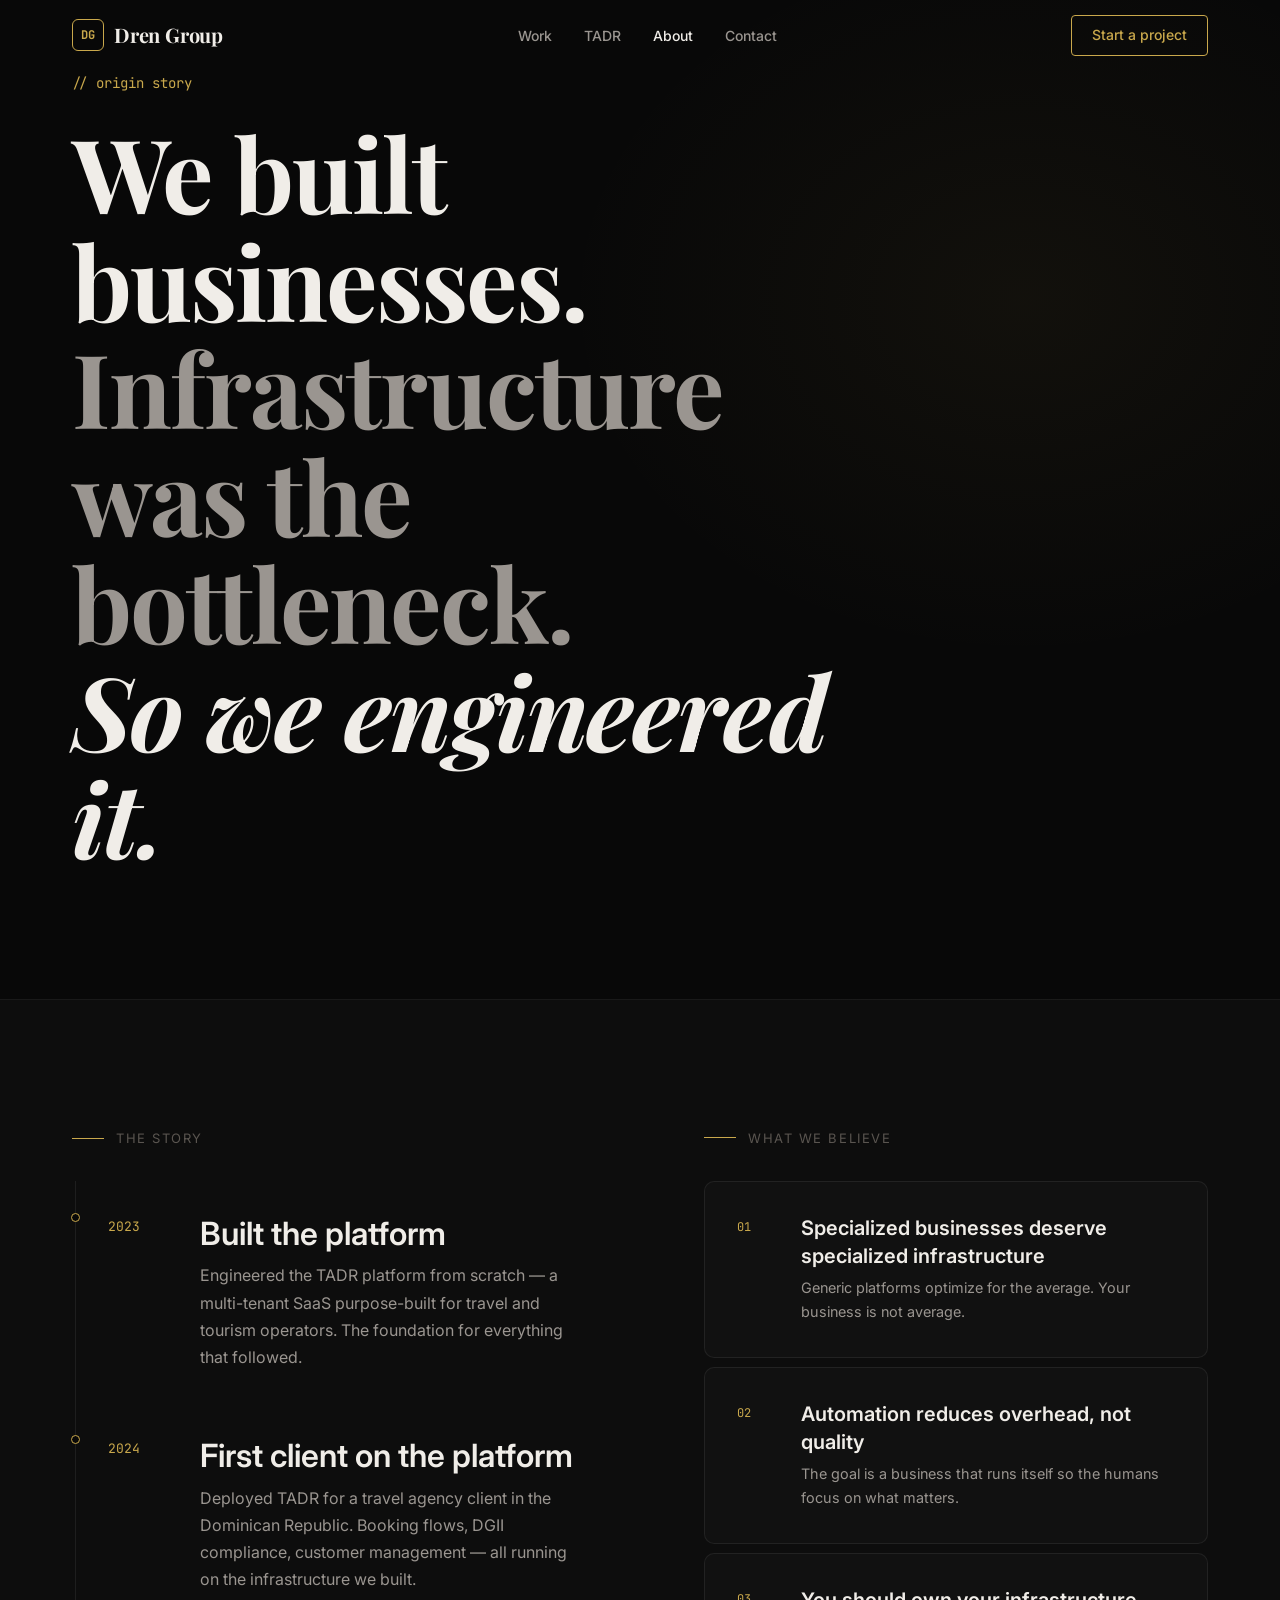
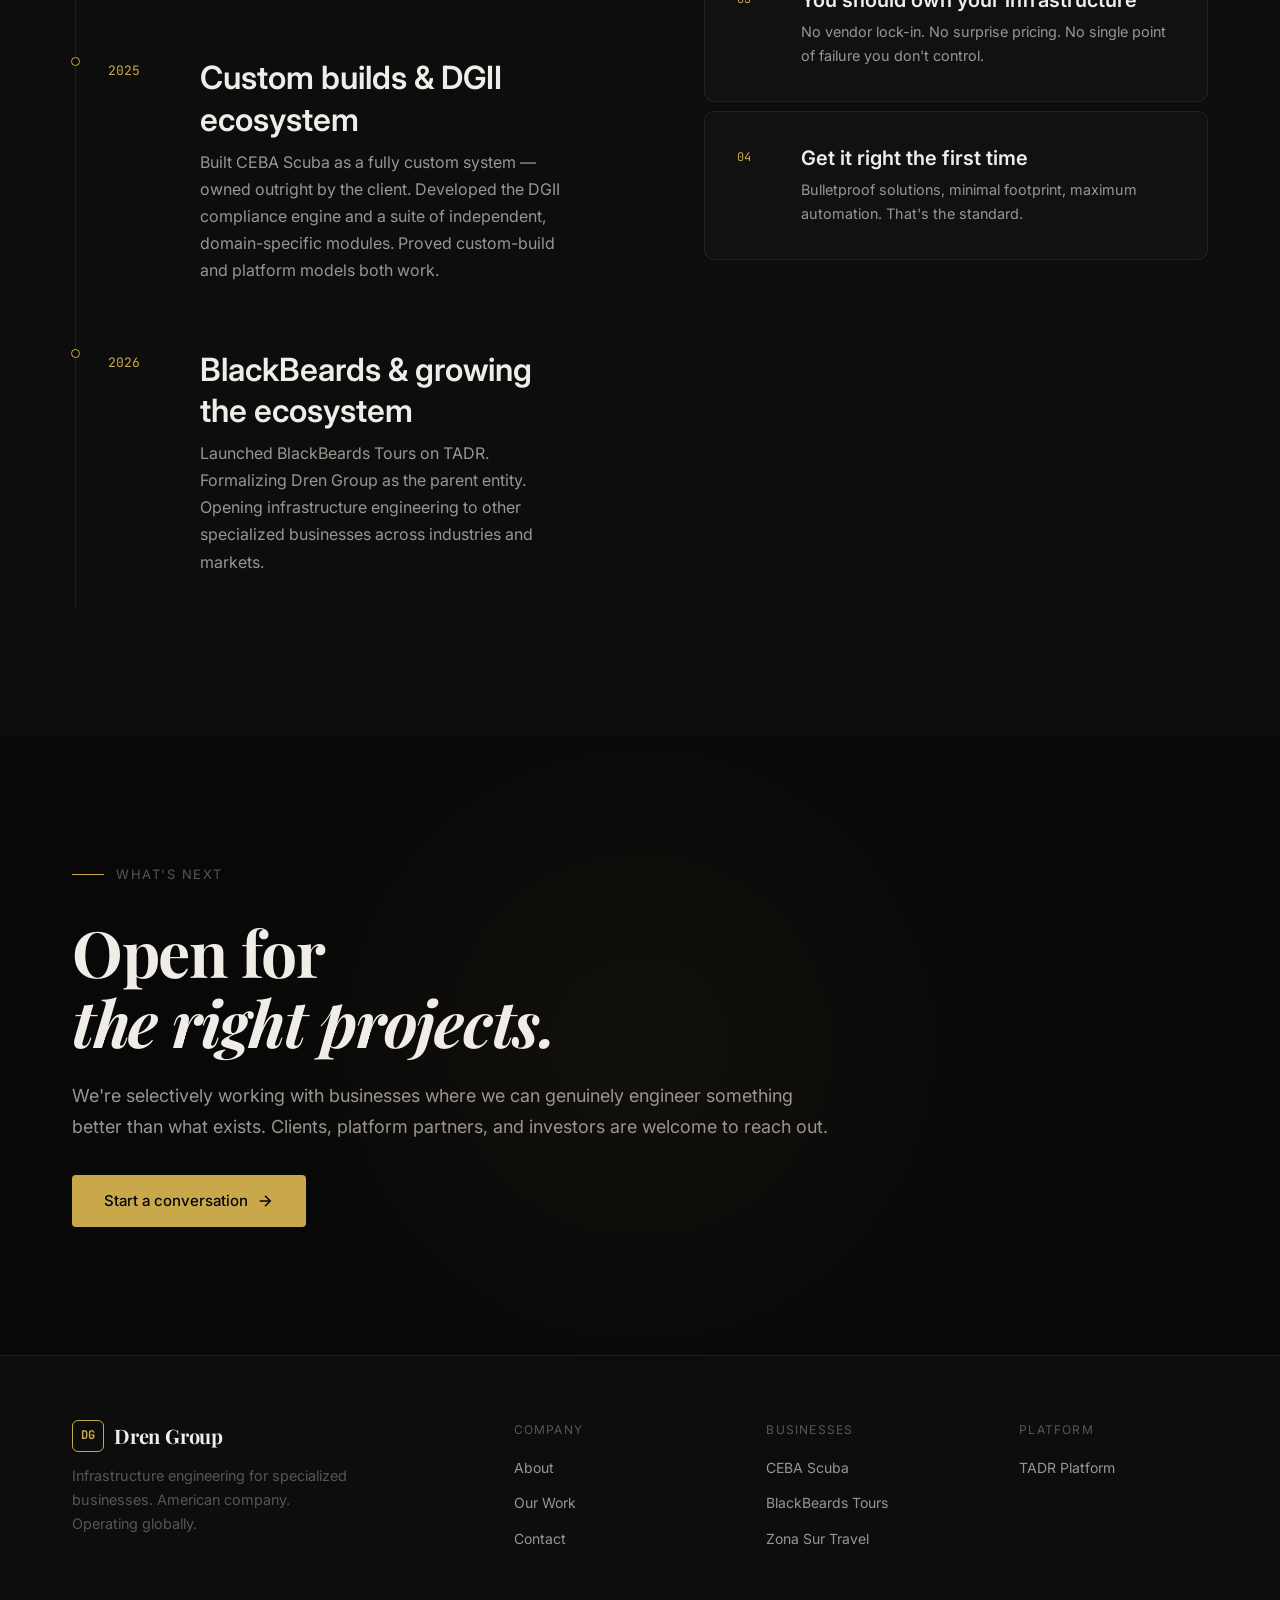
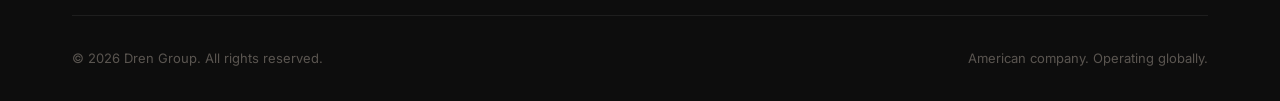
==== commit aa57d136: "Update site: American company, corrected timeline, hierarchy, content fixes - Mark as American compa" ====
--- a/about.html
+++ b/about.html
@@ -73,6 +73,7 @@
     </a>
     <ul class="nav__links">
       <li><a href="/#work" class="nav__link">Work</a></li>
+      <li><a href="https://travelagencydr.com" target="_blank" class="nav__link">TADR</a></li>
       <li><a href="about.html" class="nav__link" style="color: var(--text-primary);">About</a></li>
       <li><a href="/#contact" class="nav__link">Contact</a></li>
     </ul>
@@ -106,31 +107,31 @@
         </div>
         <div class="about-timeline" style="margin-top: var(--space-md);">
           <div class="timeline-item reveal">
-            <div class="timeline-item__year">2022</div>
-            <div>
-              <h3 class="heading-1" style="margin-bottom: 0.5rem;">Started with scuba</h3>
-              <p class="body-md">Built CEBA Scuba's operations from scratch. Realized immediately that no existing platform could handle the complexity of dive tourism — certifications, equipment, waivers, multi-site logistics. Built a custom dashboard instead.</p>
+            <div class="timeline-item__year">2023</div>
+            <div>
+              <h3 class="heading-1" style="margin-bottom: 0.5rem;">Built the platform</h3>
+              <p class="body-md">Engineered the TADR platform from scratch — a multi-tenant SaaS purpose-built for travel and tourism operators. The foundation for everything that followed.</p>
             </div>
           </div>
           <div class="timeline-item reveal reveal-delay-1">
-            <div class="timeline-item__year">2023</div>
-            <div>
-              <h3 class="heading-1" style="margin-bottom: 0.5rem;">Found the pattern</h3>
-              <p class="body-md">Expanded into travel with BlackBeards Tours. Saw the same problem: booking flows, DGII compliance, customer management — all solvable with the right infrastructure. Started building what would become TADR.</p>
+            <div class="timeline-item__year">2024</div>
+            <div>
+              <h3 class="heading-1" style="margin-bottom: 0.5rem;">First client on the platform</h3>
+              <p class="body-md">Deployed TADR for a travel agency client in the Dominican Republic. Booking flows, DGII compliance, customer management — all running on the infrastructure we built.</p>
             </div>
           </div>
           <div class="timeline-item reveal reveal-delay-2">
-            <div class="timeline-item__year">2024</div>
-            <div>
-              <h3 class="heading-1" style="margin-bottom: 0.5rem;">Built the platform</h3>
-              <p class="body-md">Launched TADR as a multi-tenant SaaS for travel businesses in the Dominican Republic. Deployed Zona Sur on the platform. Proved the model works across different operators.</p>
+            <div class="timeline-item__year">2025</div>
+            <div>
+              <h3 class="heading-1" style="margin-bottom: 0.5rem;">Custom builds &amp; DGII ecosystem</h3>
+              <p class="body-md">Built CEBA Scuba as a fully custom system — owned outright by the client. Developed the DGII compliance engine and a suite of independent, domain-specific modules. Proved custom-build and platform models both work.</p>
             </div>
           </div>
           <div class="timeline-item reveal reveal-delay-3">
-            <div class="timeline-item__year">2025–</div>
-            <div>
-              <h3 class="heading-1" style="margin-bottom: 0.5rem;">Building the ecosystem</h3>
-              <p class="body-md">Formalizing Dren Group as the parent entity. Engineering infrastructure for other specialized businesses. DGII compliance engine now powering the regulatory layer. Growing the platform.</p>
+            <div class="timeline-item__year">2026</div>
+            <div>
+              <h3 class="heading-1" style="margin-bottom: 0.5rem;">BlackBeards &amp; growing the ecosystem</h3>
+              <p class="body-md">Launched BlackBeards Tours on TADR. Formalizing Dren Group as the parent entity. Opening infrastructure engineering to other specialized businesses across industries and markets.</p>
             </div>
           </div>
         </div>
@@ -206,7 +207,7 @@
           <div class="nav__logo-mark">DG</div>
           Dren Group
         </a>
-        <p class="footer__brand-desc">Infrastructure engineering for specialized businesses. Built and operated in the Dominican Republic.</p>
+        <p class="footer__brand-desc">Infrastructure engineering for specialized businesses. American company. Operating globally.</p>
       </div>
       <div>
         <div class="footer__col-title">Company</div>
@@ -233,7 +234,7 @@
     </div>
     <div class="footer__bottom">
       <span class="footer__legal">© 2026 Dren Group. All rights reserved.</span>
-      <span class="footer__legal">Santo Domingo, Dominican Republic</span>
+      <span class="footer__legal">American company. Operating globally.</span>
     </div>
   </div>
 </footer>
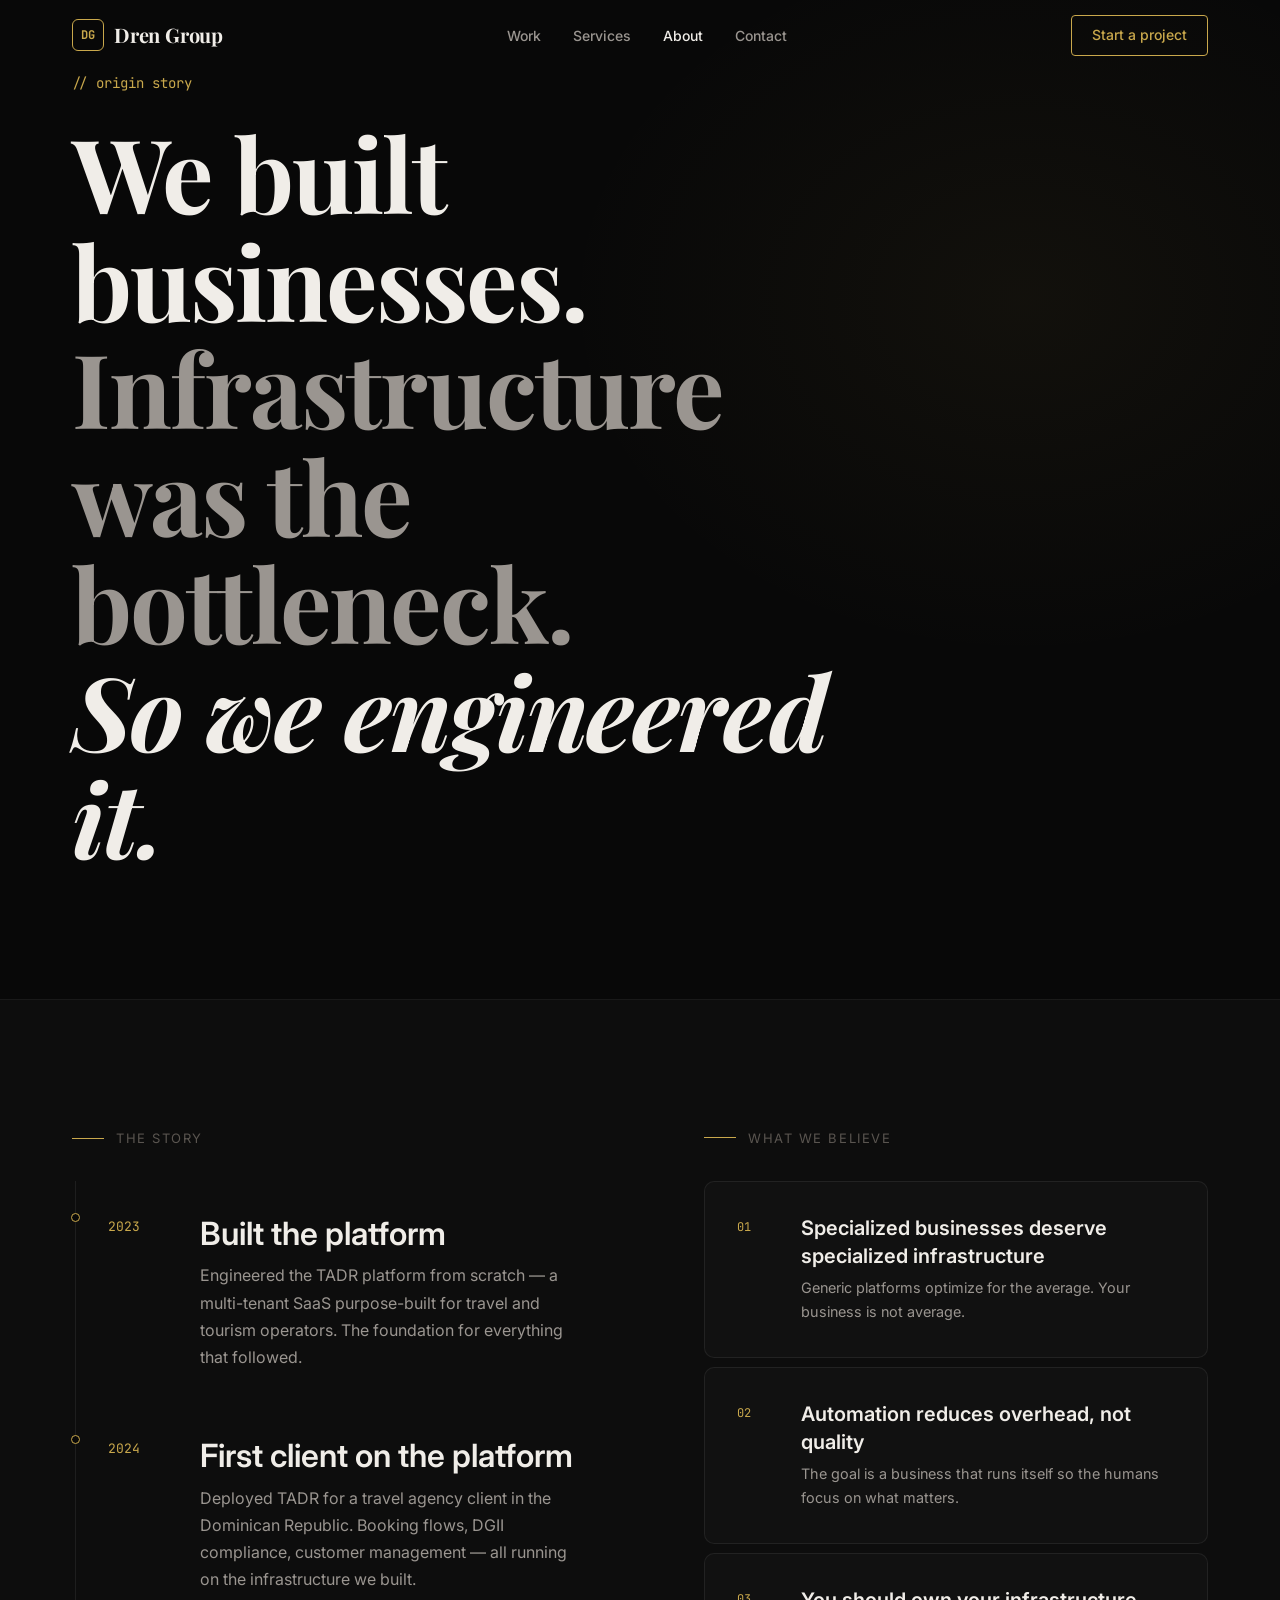
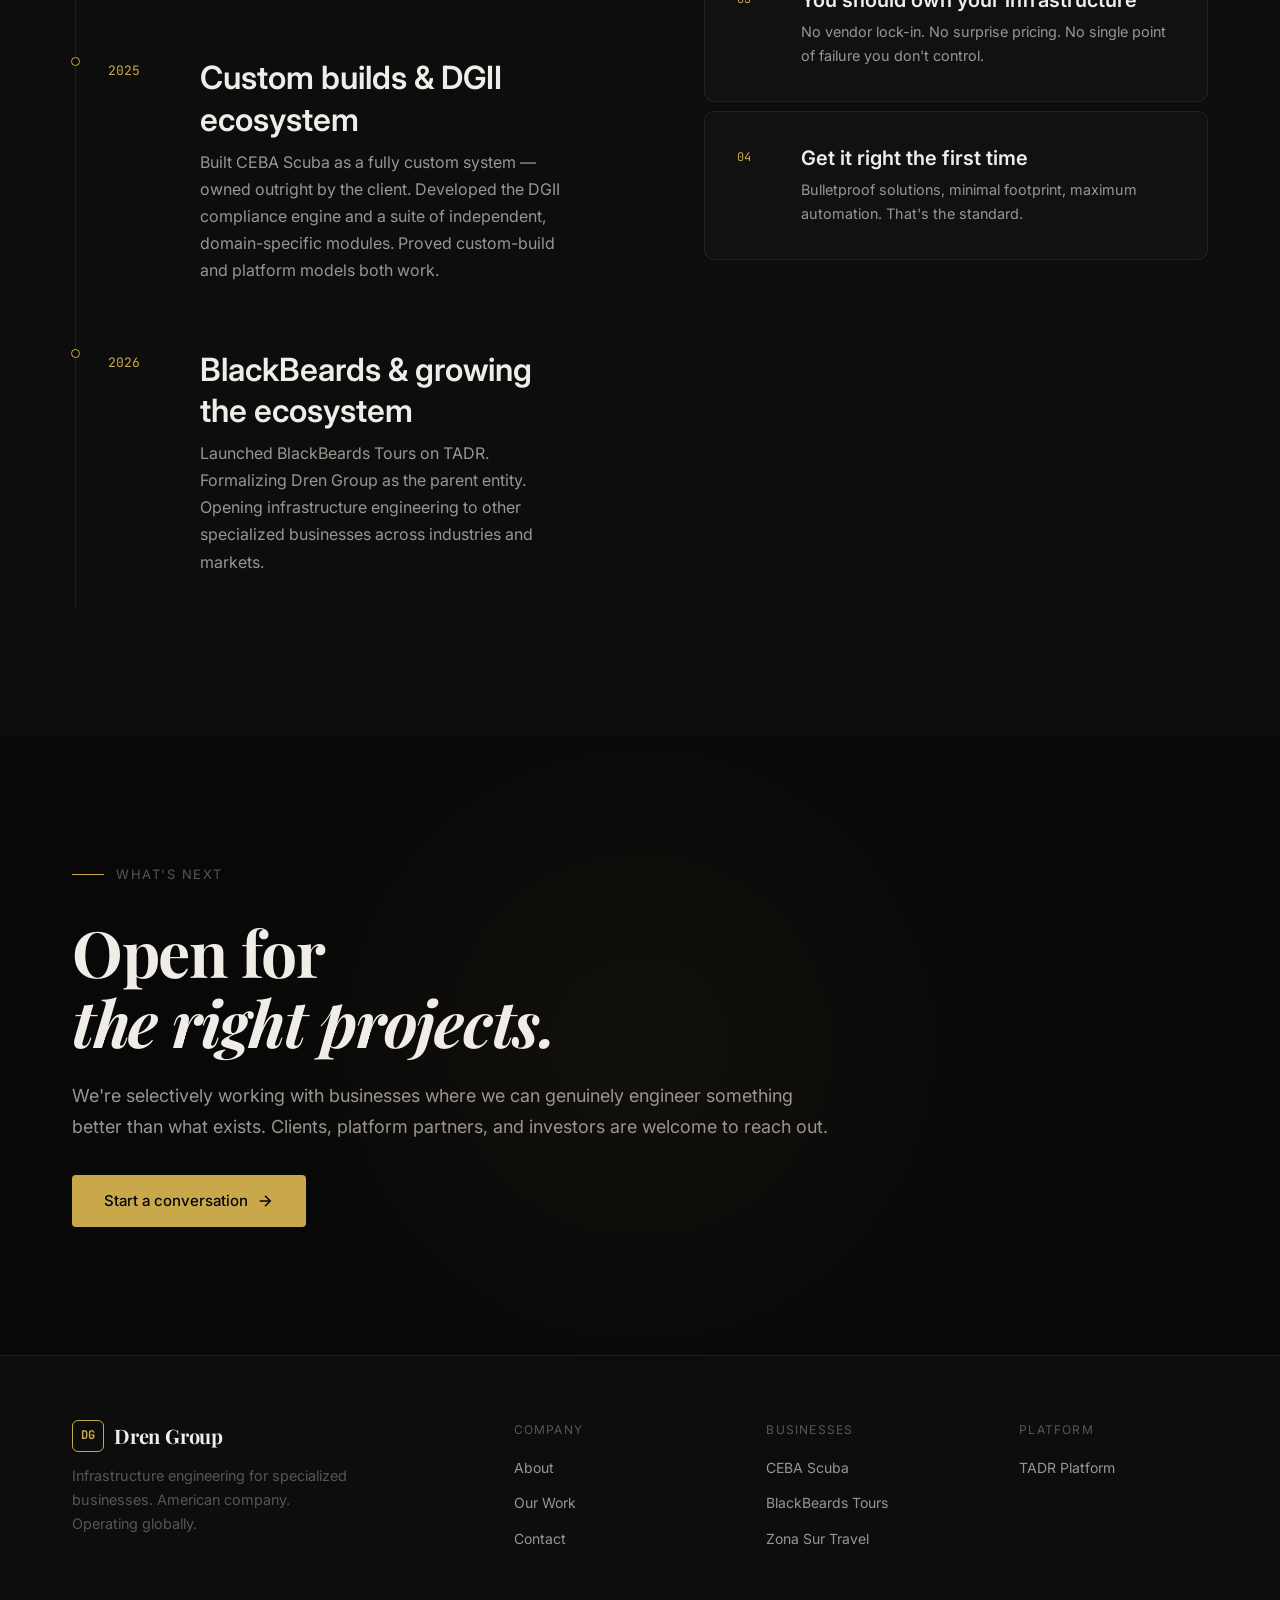
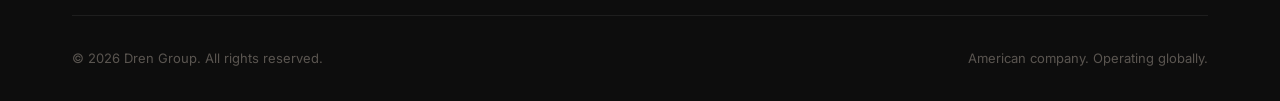
==== commit 8204c969: "Remove TADR external nav link — TADR is part of the story, not a destination Co-Authored-By: Claude " ====
--- a/about.html
+++ b/about.html
@@ -73,7 +73,7 @@
     </a>
     <ul class="nav__links">
       <li><a href="/#work" class="nav__link">Work</a></li>
-      <li><a href="https://travelagencydr.com" target="_blank" class="nav__link">TADR</a></li>
+      <li><a href="/#services" class="nav__link">Services</a></li>
       <li><a href="about.html" class="nav__link" style="color: var(--text-primary);">About</a></li>
       <li><a href="/#contact" class="nav__link">Contact</a></li>
     </ul>
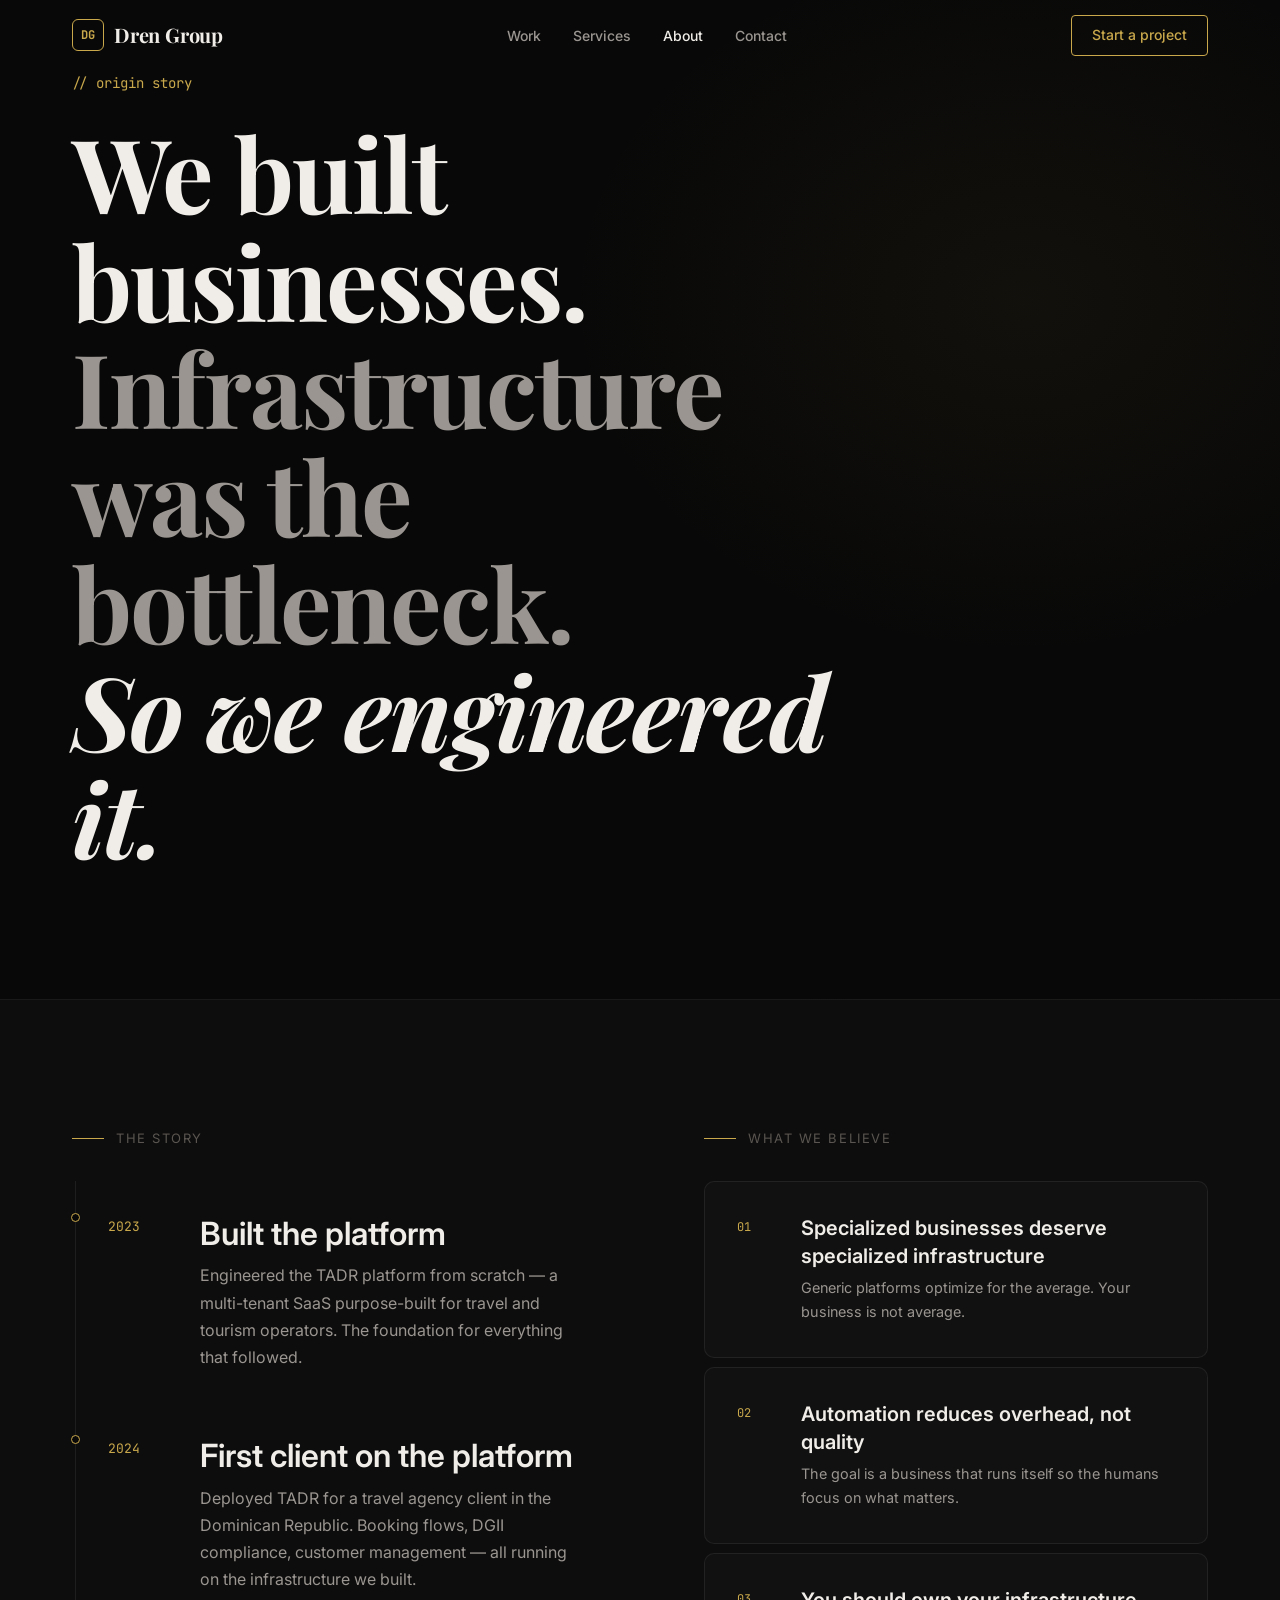
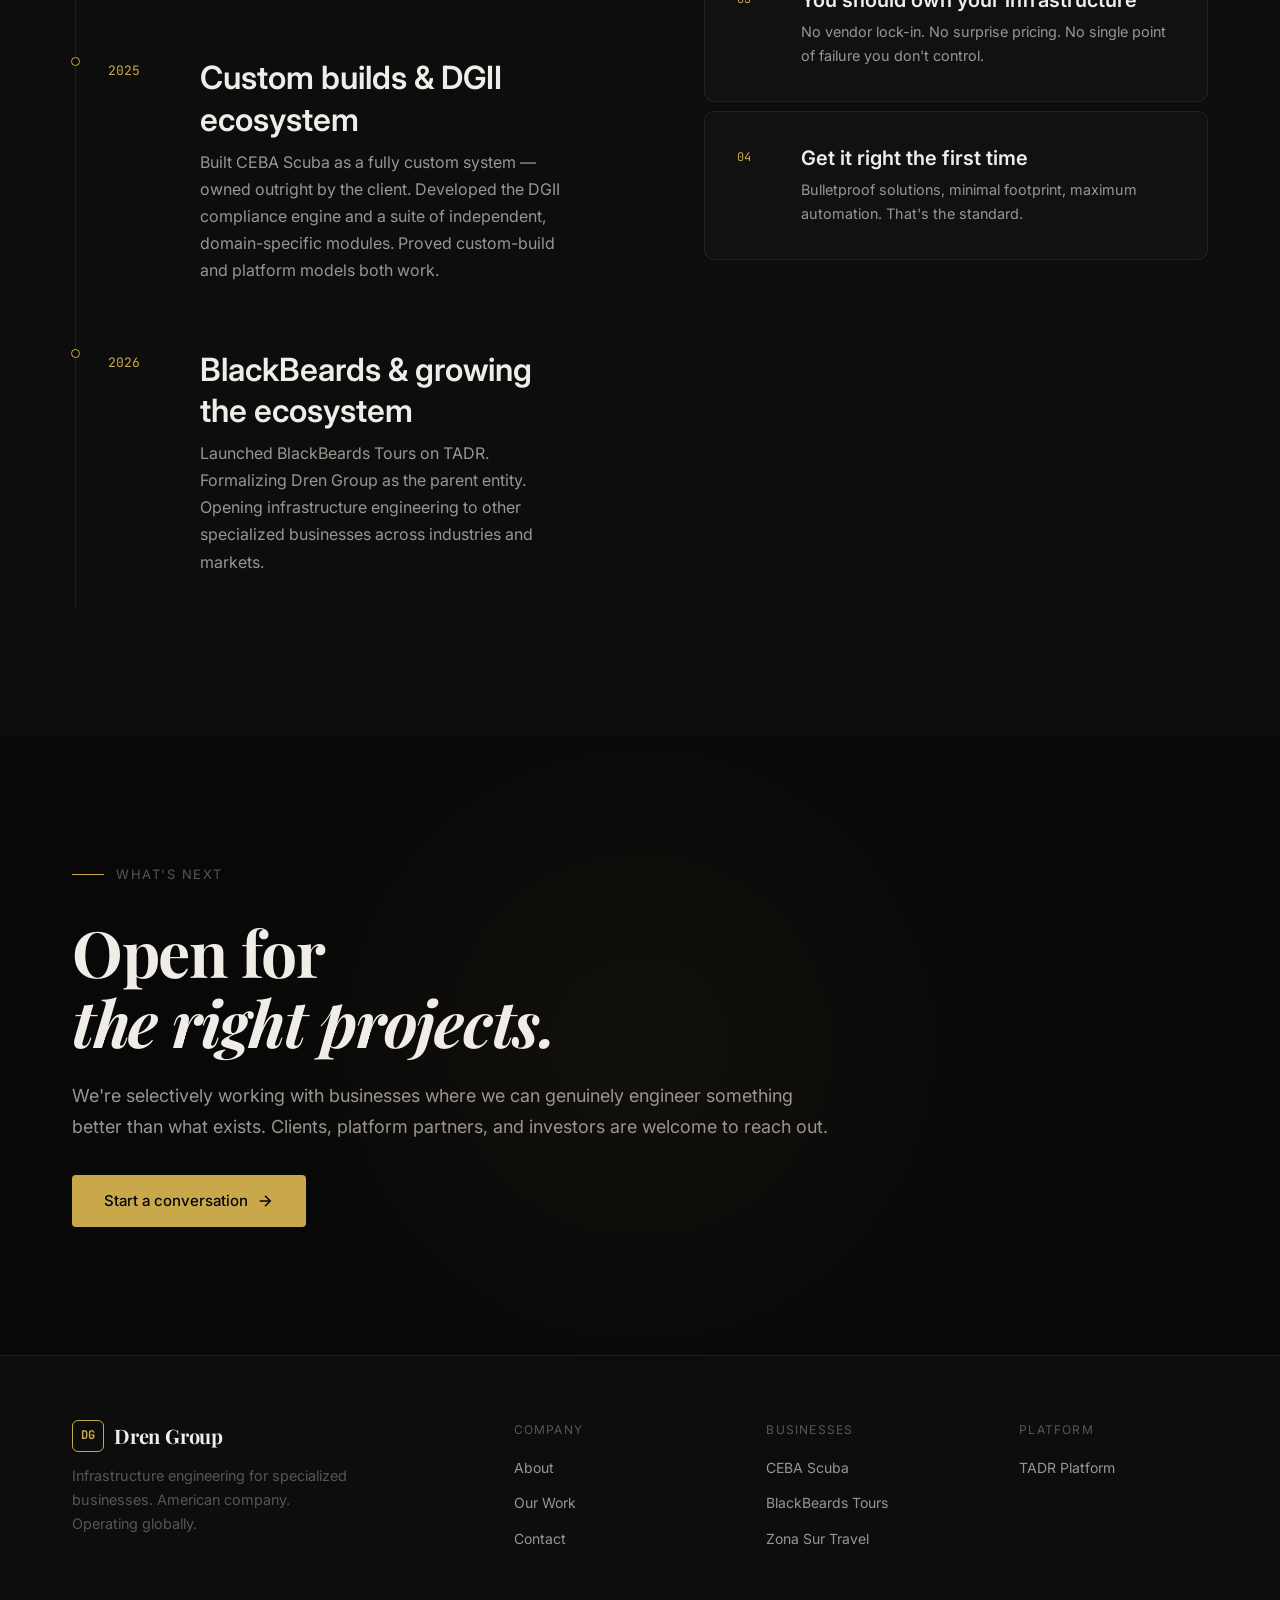
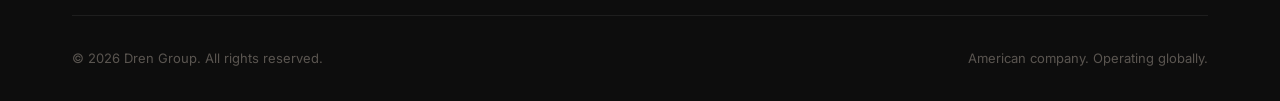
==== commit 100c550b: "feat: add GA4 tracking to about.html (G-SP7W2TW1CN)" ====
--- a/about.html
+++ b/about.html
@@ -1,6 +1,14 @@
 <!DOCTYPE html>
 <html lang="en">
 <head>
+<!-- Google tag (gtag.js) -->
+<script async src="https://www.googletagmanager.com/gtag/js?id=G-SP7W2TW1CN"></script>
+<script>
+  window.dataLayer = window.dataLayer || [];
+  function gtag(){dataLayer.push(arguments);}
+  gtag('js', new Date());
+  gtag('config', 'G-SP7W2TW1CN');
+</script>
   <meta charset="UTF-8">
   <meta name="viewport" content="width=device-width, initial-scale=1.0">
   <title>About — Dren Group</title>
--- a/css/style.css
+++ b/css/style.css
@@ -622,81 +622,138 @@
    ============================================================ */
 .work { background: var(--surface-0); }
 
+/* ============================================================
+   CASE CARDS — Cinematic panel redesign
+   ============================================================ */
 .work__grid {
   display: grid;
-  grid-template-columns: repeat(3, 1fr);
-  gap: 1.5px;
+  grid-template-columns: repeat(4, 1fr);
+  gap: 1px;
   background: var(--border);
-  border: 1.5px solid var(--border);
-  border-radius: 16px;
+  border: 1px solid var(--border);
+  border-radius: 20px;
   overflow: hidden;
   margin-top: var(--space-lg);
 }
 
 .case-card {
-  background: var(--surface-1);
+  background: var(--surface-0);
   cursor: pointer;
   position: relative;
   overflow: hidden;
   transition: background var(--duration-base);
-}
-
-.case-card:hover { background: var(--surface-2); }
+  display: flex;
+  flex-direction: column;
+}
+
+/* Ambient glow gradient per brand */
+.case-card::before {
+  content: '';
+  position: absolute;
+  inset: 0;
+  opacity: 0;
+  transition: opacity var(--duration-slow) var(--ease-out);
+  pointer-events: none;
+}
+.case-card:hover::before { opacity: 1; }
+.case-card--ceba::before  { background: radial-gradient(ellipse 80% 60% at 20% 80%, rgba(45,212,191,0.07) 0%, transparent 70%); }
+.case-card--bb::before    { background: radial-gradient(ellipse 80% 60% at 80% 20%, rgba(201,168,76,0.07) 0%, transparent 70%); }
+.case-card--zona::before  { background: radial-gradient(ellipse 80% 60% at 20% 30%, rgba(77,124,95,0.08) 0%, transparent 70%); }
+.case-card--tadr::before  { background: radial-gradient(ellipse 80% 60% at 80% 80%, rgba(201,168,76,0.09) 0%, transparent 70%); }
 
 .case-card__header {
-  padding: var(--space-md);
+  padding: 2rem;
   display: flex;
   flex-direction: column;
-  gap: var(--space-sm);
-  min-height: 280px;
-  position: relative;
-}
+  align-items: center;
+  text-align: center;
+  min-height: 320px;
+  position: relative;
+  z-index: 1;
+}
+
+/* Large faded index number */
+.case-card__index {
+  position: absolute;
+  top: 1.5rem;
+  right: 2rem;
+  font-family: var(--font-mono);
+  font-size: 5rem;
+  font-weight: 700;
+  line-height: 1;
+  color: rgba(255,255,255,0.03);
+  transition: color var(--duration-slow) var(--ease-out);
+  user-select: none;
+  pointer-events: none;
+}
+.case-card:hover .case-card__index { color: rgba(255,255,255,0.055); }
 
 .case-card__category {
-  font-size: 0.75rem;
-  letter-spacing: 0.1em;
+  font-family: var(--font-mono);
+  font-size: 0.6rem;
+  letter-spacing: 0.12em;
   text-transform: uppercase;
   color: var(--text-tertiary);
+  display: flex;
+  align-items: center;
+  justify-content: center;
+  gap: 0.5rem;
+}
+.case-card__category::before {
+  content: '';
+  display: inline-block;
+  width: 14px;
+  height: 1px;
+  background: currentColor;
 }
 
 .case-card__name {
   font-family: var(--font-display);
-  font-size: 1.75rem;
+  font-size: clamp(1.5rem, 2vw, 2rem);
   font-weight: 700;
   margin-top: auto;
-  line-height: 1.1;
-}
+  line-height: 1.05;
+  letter-spacing: -0.01em;
+}
+
+/* Brand color on name hover */
+.case-card--ceba:hover .case-card__name  { color: var(--teal); transition: color var(--duration-base); }
+.case-card--bb:hover   .case-card__name  { color: var(--gold); transition: color var(--duration-base); }
+.case-card--tadr:hover .case-card__name  { color: var(--gold-light); transition: color var(--duration-base); }
+.case-card--zona:hover .case-card__name  { color: #7ec49a; transition: color var(--duration-base); }
 
 .case-card__tagline {
-  font-size: 0.9375rem;
+  font-size: 0.85rem;
   color: var(--text-secondary);
   line-height: 1.5;
-}
-
+  margin-top: 0.75rem;
+}
+
+/* Bottom color bar — full width, slides in on hover */
 .case-card__accent {
   position: absolute;
   bottom: 0;
   left: 0;
   right: 0;
-  height: 3px;
+  height: 2px;
   transform: scaleX(0);
   transform-origin: left;
-  transition: transform var(--duration-base) var(--ease-out);
-}
-
+  transition: transform 0.5s var(--ease-out);
+}
 .case-card:hover .case-card__accent,
 .case-card.expanded .case-card__accent { transform: scaleX(1); }
-
-.case-card--ceba .case-card__accent { background: var(--teal); }
-.case-card--bb .case-card__accent { background: var(--gold); }
-.case-card--zona .case-card__accent { background: var(--sage); }
-
+.case-card--ceba .case-card__accent { background: linear-gradient(90deg, var(--teal), transparent); }
+.case-card--bb   .case-card__accent { background: linear-gradient(90deg, var(--gold), transparent); }
+.case-card--tadr .case-card__accent { background: linear-gradient(90deg, var(--gold-light), transparent); }
+.case-card--zona .case-card__accent { background: linear-gradient(90deg, var(--sage), transparent); }
+
+/* Expand toggle */
 .case-card__expand-icon {
   position: absolute;
-  top: var(--space-md);
-  right: var(--space-md);
-  width: 32px;
-  height: 32px;
+  bottom: 2.5rem;
+  right: 2.5rem;
+  width: 36px;
+  height: 36px;
   border: 1px solid var(--border);
   border-radius: 50%;
   display: flex;
@@ -704,52 +761,64 @@
   justify-content: center;
   color: var(--text-tertiary);
   transition: all var(--duration-base) var(--ease-out);
-}
-
+  z-index: 1;
+}
 .case-card:hover .case-card__expand-icon {
+  border-color: rgba(255,255,255,0.25);
+  color: var(--text-primary);
+  transform: scale(1.1);
+}
+.case-card.expanded .case-card__expand-icon {
+  transform: rotate(45deg) scale(1.1);
   border-color: var(--gold);
   color: var(--gold);
-}
-
-.case-card.expanded .case-card__expand-icon {
-  transform: rotate(45deg);
-  border-color: var(--gold);
-  color: var(--gold);
   background: var(--gold-dim);
 }
 
+/* Expanded body */
 .case-card__body {
   max-height: 0;
   overflow: hidden;
-  transition: max-height 0.6s var(--ease-out), padding 0.4s var(--ease-out);
-  padding: 0 var(--space-md);
+  transition: max-height 0.65s var(--ease-out), padding 0.4s var(--ease-out);
+  padding: 0 2.5rem;
   border-top: 1px solid transparent;
-}
-
+  position: relative;
+  z-index: 1;
+}
 .case-card.expanded .case-card__body {
-  max-height: 600px;
-  padding: var(--space-md);
+  max-height: 700px;
+  padding: 2rem 2.5rem 2.5rem;
   border-top-color: var(--border);
 }
 
-.case-card__story { margin-bottom: var(--space-sm); }
+.case-card__story { margin-bottom: 1.25rem; }
 .case-card__story h4 {
-  font-size: 0.75rem;
+  font-family: var(--font-mono);
+  font-size: 0.6875rem;
   text-transform: uppercase;
-  letter-spacing: 0.1em;
+  letter-spacing: 0.12em;
   color: var(--gold);
   margin-bottom: 0.5rem;
 }
 
 .case-card__capability {
-  margin-top: var(--space-sm);
-  padding: var(--space-sm);
-  background: var(--gold-dim);
-  border: 1px solid rgba(201,168,76,0.2);
-  border-radius: 8px;
-  font-size: 0.875rem;
+  margin-top: 1.5rem;
+  padding: 1.25rem 1.5rem;
+  background: rgba(255,255,255,0.025);
+  border-left: 2px solid var(--gold);
+  border-radius: 0 8px 8px 0;
+  font-size: 0.9rem;
   color: var(--text-secondary);
   font-style: italic;
+  line-height: 1.6;
+}
+
+@media (max-width: 768px) {
+  .work__grid { grid-template-columns: 1fr; }
+  .case-card__header { min-height: 260px; padding: 2rem; }
+  .case-card__expand-icon { bottom: 2rem; right: 2rem; }
+  .case-card__body { padding: 0 2rem; }
+  .case-card.expanded .case-card__body { padding: 1.5rem 2rem 2rem; }
 }
 
 /* ============================================================
@@ -1178,7 +1247,8 @@
    RESPONSIVE
    ============================================================ */
 @media (max-width: 1024px) {
-  .grid-3, .work__grid { grid-template-columns: 1fr 1fr; }
+  .grid-3 { grid-template-columns: 1fr 1fr; }
+  .work__grid { grid-template-columns: repeat(2, 1fr); }
   .footer__top { grid-template-columns: 1fr 1fr; }
 }
 
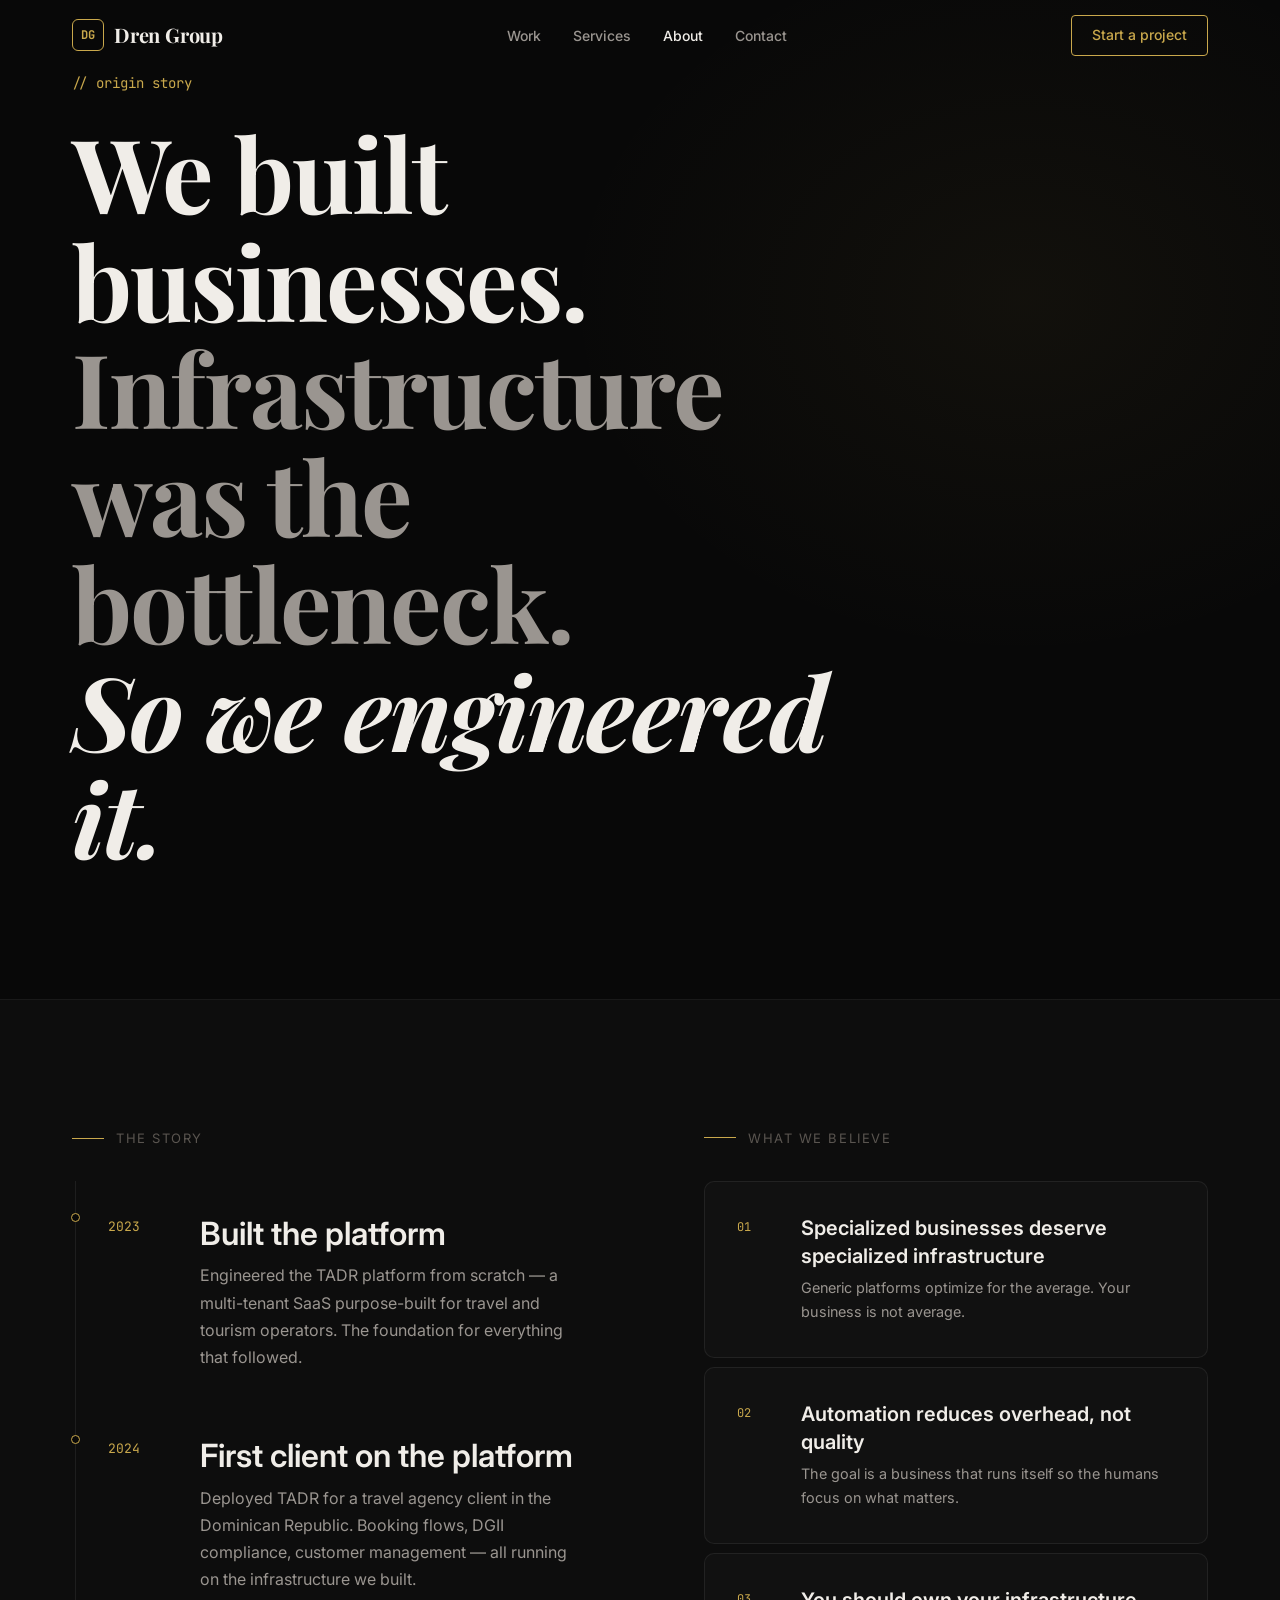
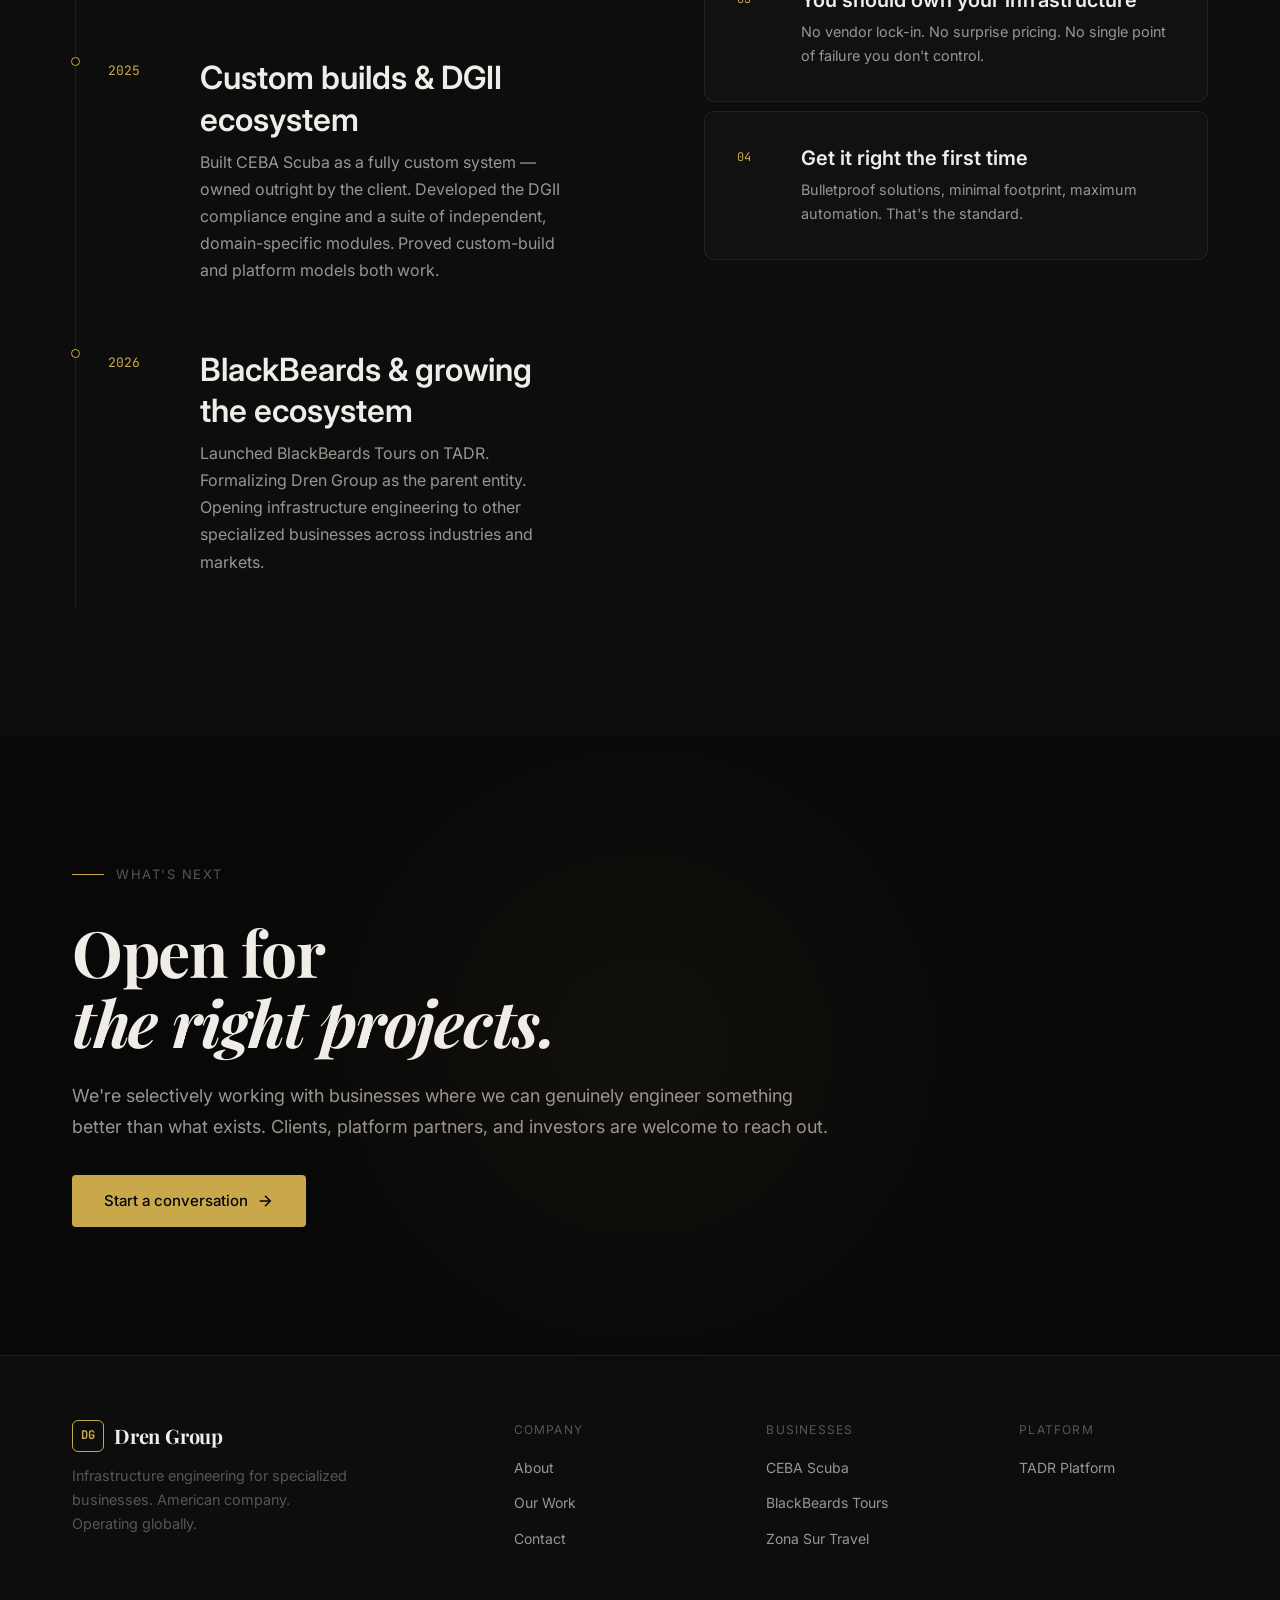
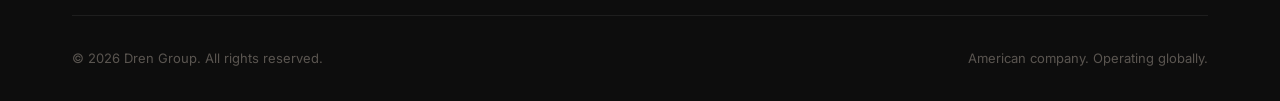
==== commit e785a805: "[SENTRY-INIT][dren-group] inject Sentry SDK into about.html" ====
--- a/about.html
+++ b/about.html
@@ -70,6 +70,24 @@
       margin-top: 0.375rem;
     }
   </style>
+<!-- DG-SENTRY-INSTALLED-V1 -->
+<script src="https://browser.sentry-cdn.com/8.45.1/bundle.tracing.min.js" crossorigin="anonymous"></script>
+<script>
+  if (typeof Sentry !== 'undefined') {
+    Sentry.init({
+      dsn: "https://1bb48d610fc0a092b2de760602a98400@o4511117084196864.ingest.us.sentry.io/4511462484148224",
+      release: "dren-group@" + (document.documentElement.getAttribute('data-build') || 'live'),
+      environment: "production",
+      tracesSampleRate: 0.1,
+      sendDefaultPii: false,
+      beforeSend: function(event) {
+        if (event.request && event.request.cookies) delete event.request.cookies;
+        return event;
+      }
+    });
+  }
+</script>
+<!-- /DG-SENTRY-INSTALLED-V1 -->
 </head>
 <body>
 
--- a/css/style.css
+++ b/css/style.css
@@ -627,7 +627,7 @@
    ============================================================ */
 .work__grid {
   display: grid;
-  grid-template-columns: repeat(4, 1fr);
+  grid-template-columns: repeat(3, 1fr);
   gap: 1px;
   background: var(--border);
   border: 1px solid var(--border);
@@ -656,10 +656,12 @@
   pointer-events: none;
 }
 .case-card:hover::before { opacity: 1; }
-.case-card--ceba::before  { background: radial-gradient(ellipse 80% 60% at 20% 80%, rgba(45,212,191,0.07) 0%, transparent 70%); }
-.case-card--bb::before    { background: radial-gradient(ellipse 80% 60% at 80% 20%, rgba(201,168,76,0.07) 0%, transparent 70%); }
-.case-card--zona::before  { background: radial-gradient(ellipse 80% 60% at 20% 30%, rgba(77,124,95,0.08) 0%, transparent 70%); }
-.case-card--tadr::before  { background: radial-gradient(ellipse 80% 60% at 80% 80%, rgba(201,168,76,0.09) 0%, transparent 70%); }
+.case-card--ceba::before   { background: radial-gradient(ellipse 80% 60% at 20% 80%, rgba(45,212,191,0.07) 0%, transparent 70%); }
+.case-card--bb::before     { background: radial-gradient(ellipse 80% 60% at 80% 20%, rgba(201,168,76,0.07) 0%, transparent 70%); }
+.case-card--zona::before   { background: radial-gradient(ellipse 80% 60% at 20% 30%, rgba(77,124,95,0.08) 0%, transparent 70%); }
+.case-card--tadr::before   { background: radial-gradient(ellipse 80% 60% at 80% 80%, rgba(201,168,76,0.09) 0%, transparent 70%); }
+.case-card--drenit::before { background: radial-gradient(ellipse 80% 60% at 50% 20%, rgba(99,179,237,0.07) 0%, transparent 70%); }
+.case-card--kubera::before { background: radial-gradient(ellipse 80% 60% at 20% 80%, rgba(167,139,250,0.07) 0%, transparent 70%); }
 
 .case-card__header {
   padding: 2rem;
@@ -717,10 +719,12 @@
 }
 
 /* Brand color on name hover */
-.case-card--ceba:hover .case-card__name  { color: var(--teal); transition: color var(--duration-base); }
-.case-card--bb:hover   .case-card__name  { color: var(--gold); transition: color var(--duration-base); }
-.case-card--tadr:hover .case-card__name  { color: var(--gold-light); transition: color var(--duration-base); }
-.case-card--zona:hover .case-card__name  { color: #7ec49a; transition: color var(--duration-base); }
+.case-card--ceba:hover   .case-card__name { color: var(--teal); transition: color var(--duration-base); }
+.case-card--bb:hover     .case-card__name { color: var(--gold); transition: color var(--duration-base); }
+.case-card--tadr:hover   .case-card__name { color: var(--gold-light); transition: color var(--duration-base); }
+.case-card--zona:hover   .case-card__name { color: #7ec49a; transition: color var(--duration-base); }
+.case-card--drenit:hover .case-card__name { color: #63b3ed; transition: color var(--duration-base); }
+.case-card--kubera:hover .case-card__name { color: #a78bfa; transition: color var(--duration-base); }
 
 .case-card__tagline {
   font-size: 0.85rem;
@@ -742,10 +746,12 @@
 }
 .case-card:hover .case-card__accent,
 .case-card.expanded .case-card__accent { transform: scaleX(1); }
-.case-card--ceba .case-card__accent { background: linear-gradient(90deg, var(--teal), transparent); }
-.case-card--bb   .case-card__accent { background: linear-gradient(90deg, var(--gold), transparent); }
-.case-card--tadr .case-card__accent { background: linear-gradient(90deg, var(--gold-light), transparent); }
-.case-card--zona .case-card__accent { background: linear-gradient(90deg, var(--sage), transparent); }
+.case-card--ceba   .case-card__accent { background: linear-gradient(90deg, var(--teal), transparent); }
+.case-card--bb     .case-card__accent { background: linear-gradient(90deg, var(--gold), transparent); }
+.case-card--tadr   .case-card__accent { background: linear-gradient(90deg, var(--gold-light), transparent); }
+.case-card--zona   .case-card__accent { background: linear-gradient(90deg, var(--sage), transparent); }
+.case-card--drenit .case-card__accent { background: linear-gradient(90deg, #63b3ed, transparent); }
+.case-card--kubera .case-card__accent { background: linear-gradient(90deg, #a78bfa, transparent); }
 
 /* Expand toggle */
 .case-card__expand-icon {
@@ -1252,6 +1258,10 @@
   .footer__top { grid-template-columns: 1fr 1fr; }
 }
 
+@media (max-width: 900px) {
+  .work__grid { grid-template-columns: repeat(2, 1fr); }
+}
+
 @media (max-width: 768px) {
   :root { --space-xl: 5rem; --space-2xl: 8rem; }
 
